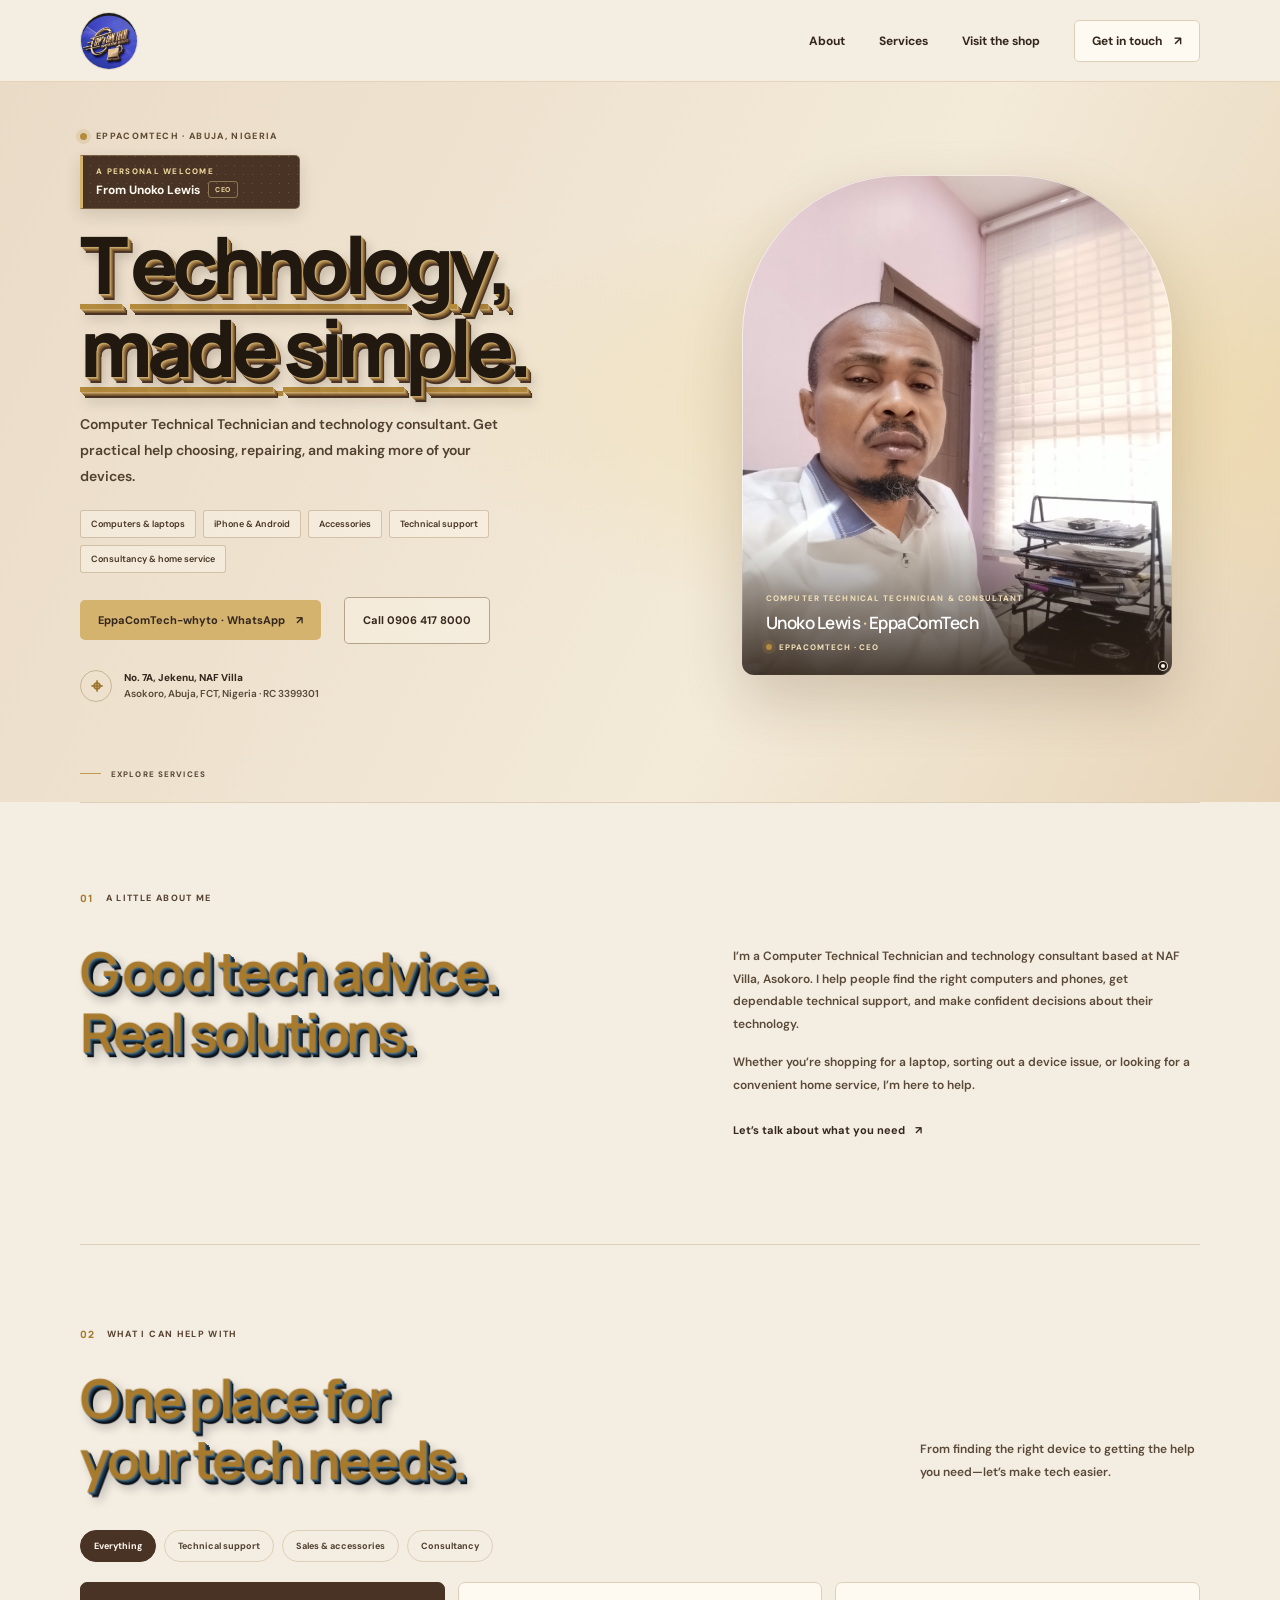
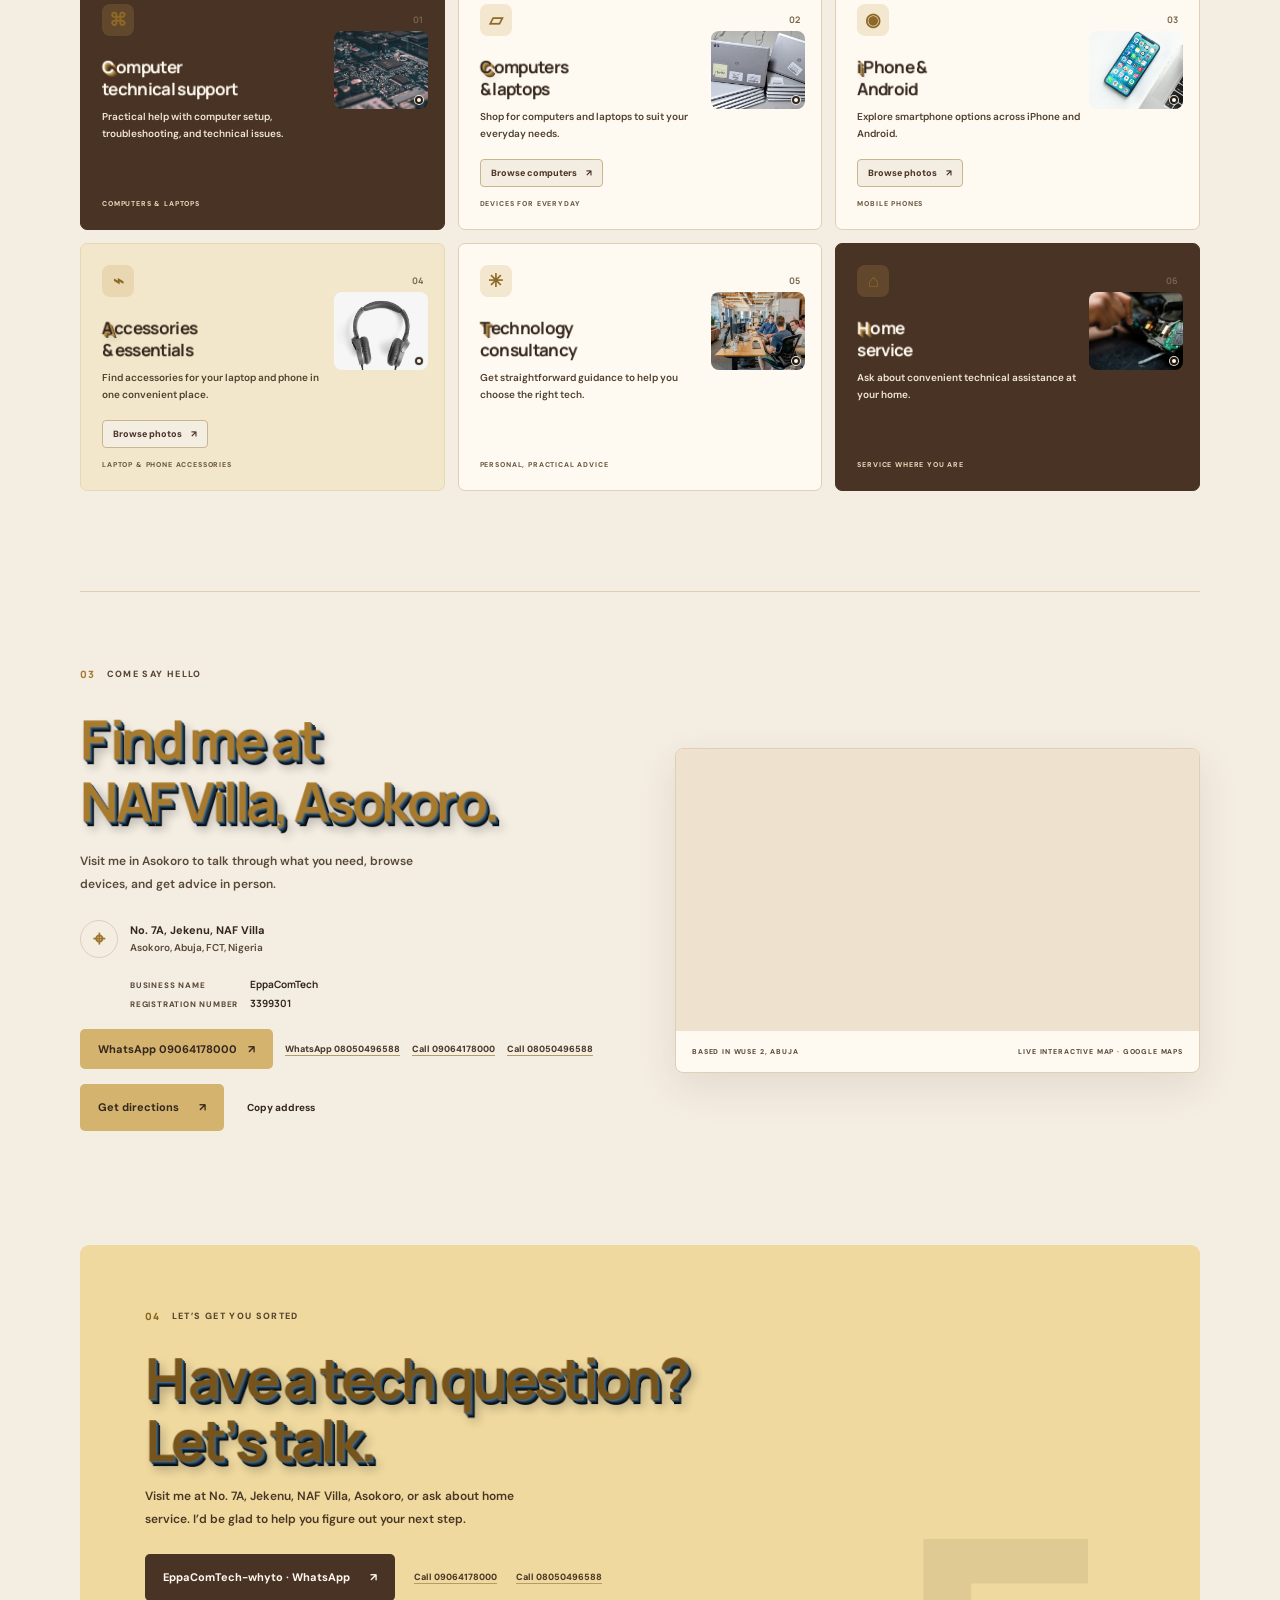
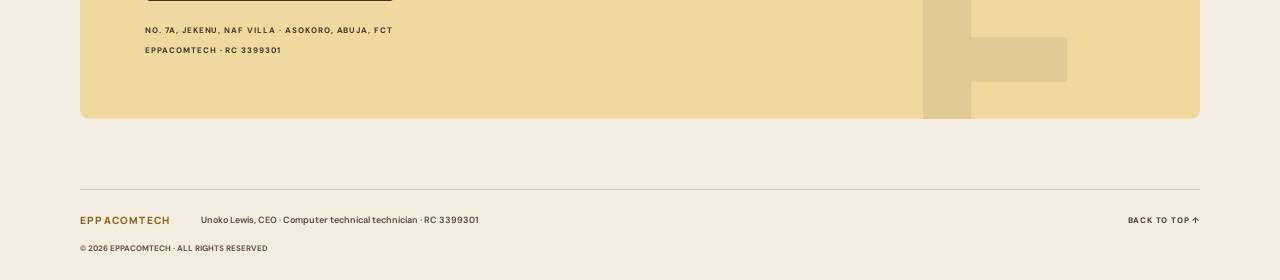
==== index.html @ f1a9d9c7 "first commit" ====
<!doctype html>
<html lang="en">
  <head>
    <meta charset="UTF-8" />
    <meta name="viewport" content="width=device-width, initial-scale=1.0" />
    <meta
      name="description"
      content="EppaComTech: Unoko Lewis, CEO and Computer Technical Technician offering computer and phone sales, accessories, consultancy, and home service in Asokoro, Abuja."
    />
    <meta name="theme-color" content="#101a17" />
    <title>EppaComTech | Unoko Lewis, CEO</title>
    <link rel="preconnect" href="https://fonts.googleapis.com" />
    <link rel="preconnect" href="https://fonts.gstatic.com" crossorigin />
    <link
      href="https://fonts.googleapis.com/css2?family=DM+Sans:wght@400;500;600;700&family=Manrope:wght@400;500;600;700;800&display=swap"
      rel="stylesheet"
    />
    <link rel="stylesheet" href="styles.css" />
    <script src="script.js" defer></script>
  </head>
  <body>
    <header class="site-header">
      <a class="brand" href="#home" aria-label="EppaComTech home">
        <img class="brand-logo" src="assets/eppacomtech-logo.jpg" alt="EppaComTech Computer Boot logo" />
      </a>

      <button
        class="menu-toggle"
        type="button"
        aria-label="Open navigation"
        aria-expanded="false"
        aria-controls="site-navigation"
      >
        <span></span><span></span>
      </button>

      <nav class="site-nav" id="site-navigation" aria-label="Main navigation">
        <a href="#about">About</a>
        <a href="#services">Services</a>
        <a href="#shop">Visit the shop</a>
        <a class="nav-cta" href="#contact">Get in touch <span aria-hidden="true">↗</span></a>
      </nav>
    </header>

    <main>
      <section class="hero" id="home">
        <div class="hero-copy">
          <p class="eyebrow"><span class="status-dot"></span> EPPACOMTECH · ABUJA, NIGERIA</p>
          <p class="hero-owner">
            <span class="hero-owner-label">A PERSONAL WELCOME</span>
            <strong>From Unoko Lewis <span>CEO</span></strong>
          </p>
          <h1>Technology,<br /><span>made simple.</span></h1>
          <p class="hero-intro">
            Computer Technical Technician and technology consultant. Get practical
            help choosing, repairing, and making more of your devices.
          </p>
          <ul class="hero-offerings" aria-label="EppaComTech services">
            <li>Computers &amp; laptops</li>
            <li>iPhone &amp; Android</li>
            <li>Accessories</li>
            <li>Technical support</li>
            <li>Consultancy &amp; home service</li>
          </ul>
          <div class="hero-actions">
            <a class="button button-whatsapp hero-contact-button" href="https://wa.me/2349064178000?text=EppaComTech-whyto" target="_blank" rel="noopener noreferrer">
              EppaComTech-whyto · WhatsApp <span aria-hidden="true">↗</span>
            </a>
            <a class="button hero-call-button" href="tel:+2349064178000">Call 0906 417 8000</a>
          </div>
          <div class="hero-note">
            <span class="note-icon" aria-hidden="true">⌖</span>
            <span><strong>No. 7A, Jekenu, NAF Villa</strong><br />Asokoro, Abuja, FCT, Nigeria · RC 3399301</span>
          </div>
        </div>

        <figure class="profile-portrait">
          <img
            class="portrait-photo"
            src="assets/unoko-lewis.jpg"
            alt="Unoko Lewis, CEO of EppaComTech and Computer Technical Technician"
            fetchpriority="high"
          />
          <span class="portrait-frame" aria-hidden="true"></span>
          <figcaption class="portrait-caption">
            <span>COMPUTER TECHNICAL TECHNICIAN &amp; CONSULTANT</span>
            <strong>Unoko Lewis <span>·</span> EppaComTech</strong>
            <span class="portrait-title"><span class="status-dot"></span> EPPACOMTECH · CEO</span>
          </figcaption>
        </figure>
        <a class="scroll-cue" href="#services"><span></span> EXPLORE SERVICES</a>
      </section>

      <section class="intro section-wrap" id="about">
        <div class="section-kicker"><span>01</span> A LITTLE ABOUT ME</div>
        <div class="intro-content">
          <h2>Good tech advice.<br /><span>Real solutions.</span></h2>
          <div class="intro-description">
            <p>
              I’m a Computer Technical Technician and technology consultant
              based at NAF Villa, Asokoro. I help people find the right
              computers and phones, get dependable technical support, and make
              confident decisions about their technology.
            </p>
            <p>
              Whether you’re shopping for a laptop, sorting out a device issue,
              or looking for a convenient home service, I’m here to help.
            </p>
            <a class="inline-link" href="#contact">Let’s talk about what you need <span aria-hidden="true">↗</span></a>
          </div>
        </div>
      </section>

      <section class="services section-wrap" id="services">
        <div class="services-heading">
          <div>
            <div class="section-kicker"><span>02</span> WHAT I CAN HELP WITH</div>
            <h2>One place for<br /><span>your tech needs.</span></h2>
          </div>
          <p>From finding the right device to getting the help you need—let’s make tech easier.</p>
        </div>

        <div class="service-filters" role="group" aria-label="Filter services">
          <button class="filter-button is-active" type="button" data-filter="all" aria-pressed="true">Everything</button>
          <button class="filter-button" type="button" data-filter="support" aria-pressed="false">Technical support</button>
          <button class="filter-button" type="button" data-filter="sales" aria-pressed="false">Sales &amp; accessories</button>
          <button class="filter-button" type="button" data-filter="advice" aria-pressed="false">Consultancy</button>
        </div>

        <div class="service-grid">
          <article class="service-card card-dark" data-category="support">
            <div class="card-top"><span class="service-icon" aria-hidden="true">⌘</span><span class="card-number">01</span></div>
            <img class="service-image" src="assets/service-motherboard.jpg" alt="Close-up photograph of a computer motherboard" loading="lazy" />
            <h3>Computer<br />technical support</h3>
            <p>Practical help with computer setup, troubleshooting, and technical issues.</p>
            <span class="card-label">COMPUTERS &amp; LAPTOPS</span>
          </article>
          <article class="service-card service-card-laptops card-light" data-category="sales">
            <div class="card-top"><span class="service-icon" aria-hidden="true">▱</span><span class="card-number">02</span></div>
            <h3>Computers<br />&amp; laptops</h3>
            <p>Shop for computers and laptops to suit your everyday needs.</p>
            <button class="catalog-open-button" type="button" data-album="laptops" aria-haspopup="dialog" aria-controls="computer-catalog">
              Browse computers <span aria-hidden="true">↗</span>
            </button>
            <img class="service-image laptop-card-photo" src="assets/laptops/laptop-stock-1.jpg" alt="Silver HP laptop stock at EppaComTech" loading="lazy" />
            <span class="card-label">DEVICES FOR EVERYDAY</span>
          </article>
          <article class="service-card card-light" data-category="sales">
            <div class="card-top"><span class="service-icon" aria-hidden="true">◉</span><span class="card-number">03</span></div>
            <img class="service-image" data-photo-album="phones" src="assets/service-phones.jpg" alt="iPhone and Android phone selection" loading="lazy" />
            <h3>iPhone &amp;<br />Android</h3>
            <p>Explore smartphone options across iPhone and Android.</p>
            <button class="catalog-open-button album-open-button" type="button" data-album="phones" aria-haspopup="dialog" aria-controls="computer-catalog">Browse photos <span aria-hidden="true">↗</span></button>
            <span class="card-label">MOBILE PHONES</span>
          </article>
          <article class="service-card card-accent" data-category="sales">
            <div class="card-top"><span class="service-icon" aria-hidden="true">⌁</span><span class="card-number">04</span></div>
            <img class="service-image" data-photo-album="accessories" src="assets/service-accessories.jpg" alt="Headphones and personal technology accessories" loading="lazy" />
            <h3>Accessories<br />&amp; essentials</h3>
            <p>Find accessories for your laptop and phone in one convenient place.</p>
            <button class="catalog-open-button album-open-button" type="button" data-album="accessories" aria-haspopup="dialog" aria-controls="computer-catalog">Browse photos <span aria-hidden="true">↗</span></button>
            <span class="card-label">LAPTOP &amp; PHONE ACCESSORIES</span>
          </article>
          <article class="service-card card-light" data-category="advice">
            <div class="card-top"><span class="service-icon" aria-hidden="true">✳</span><span class="card-number">05</span></div>
            <img class="service-image" src="assets/service-consultancy.jpg" alt="Technology consultant working through a problem with clients around a laptop" loading="lazy" />
            <h3>Technology<br />consultancy</h3>
            <p>Get straightforward guidance to help you choose the right tech.</p>
            <span class="card-label">PERSONAL, PRACTICAL ADVICE</span>
          </article>
          <article class="service-card card-dark" data-category="support">
            <div class="card-top"><span class="service-icon" aria-hidden="true">⌂</span><span class="card-number">06</span></div>
            <img class="service-image service-image-motion" src="assets/service-home-service.jpg" alt="Technician carefully repairing electronic hardware" loading="lazy" />
            <h3>Home<br />service</h3>
            <p>Ask about convenient technical assistance at your home.</p>
            <span class="card-label">SERVICE WHERE YOU ARE</span>
          </article>
        </div>
        <p class="filter-empty" hidden>No services in this category yet.</p>
      </section>

      <section class="visit section-wrap" id="shop">
        <div class="visit-copy">
          <div class="section-kicker"><span>03</span> COME SAY HELLO</div>
          <h2>Find me at<br /><span>NAF Villa, Asokoro.</span></h2>
          <p>Visit me in Asokoro to talk through what you need, browse devices, and get advice in person.</p>
          <div class="address-block">
            <span class="address-pin" aria-hidden="true">⌖</span>
            <div><strong>No. 7A, Jekenu, NAF Villa</strong><span>Asokoro, Abuja, FCT, Nigeria</span></div>
          </div>
          <div class="business-registration"><span>BUSINESS NAME</span><strong>EppaComTech</strong><span>REGISTRATION NUMBER</span><strong>3399301</strong></div>
          <div class="phone-contacts" aria-label="Call or WhatsApp">
            <a class="button button-whatsapp" href="https://wa.me/2349064178000?text=EppaComTech-whyto" target="_blank" rel="noopener noreferrer">
              WhatsApp 09064178000 <span aria-hidden="true">↗</span>
            </a>
            <a class="phone-link" href="https://wa.me/2348050496588?text=EppaComTech-whyto" target="_blank" rel="noopener noreferrer">WhatsApp 08050496588</a>
            <a class="phone-link" href="tel:+2349064178000">Call 09064178000</a>
            <a class="phone-link" href="tel:+2348050496588">Call 08050496588</a>
          </div>
          <div class="visit-actions">
            <a
              class="button button-primary"
              href="https://www.google.com/maps/search/?api=1&amp;query=No.+7A+Jekenu+NAF+Villa+Asokoro+Abuja+FCT+Nigeria"
              target="_blank"
              rel="noopener noreferrer"
            >Get directions <span aria-hidden="true">↗</span></a>
            <button class="copy-address" type="button">Copy address</button>
          </div>
          <span class="copy-feedback" role="status" aria-live="polite"></span>
        </div>
        <div class="visit-card">
          <div class="map-art">
            <iframe
              class="live-map"
              title="Interactive Google Map showing No. 7A, Jekenu, NAF Villa, Asokoro, Abuja"
              src="https://www.google.com/maps?q=No.%207A%2C%20Jekenu%2C%20NAF%20Villa%2C%20Asokoro%2C%20Abuja%2C%20FCT%2C%20Nigeria&z=16&output=embed"
              loading="lazy"
              referrerpolicy="strict-origin-when-cross-origin"
              allowfullscreen
            ></iframe>
          </div>
          <div class="visit-card-footer"><span>BASED IN WUSE 2, ABUJA</span><span>LIVE INTERACTIVE MAP · GOOGLE MAPS</span></div>
        </div>
      </section>

      <section class="contact section-wrap" id="contact">
        <div class="contact-inner">
          <div class="section-kicker"><span>04</span> LET’S GET YOU SORTED</div>
          <h2>Have a tech question?<br /><span>Let’s talk.</span></h2>
          <p>Visit me at No. 7A, Jekenu, NAF Villa, Asokoro, or ask about home service. I’d be glad to help you figure out your next step.</p>
          <div class="contact-actions">
            <a class="button button-dark" href="https://wa.me/2349064178000?text=EppaComTech-whyto" target="_blank" rel="noopener noreferrer">EppaComTech-whyto · WhatsApp <span aria-hidden="true">↗</span></a>
            <a class="contact-phone" href="tel:+2349064178000">Call 09064178000</a>
            <a class="contact-phone" href="tel:+2348050496588">Call 08050496588</a>
          </div>
          <span class="contact-address">NO. 7A, JEKENU, NAF VILLA · ASOKORO, ABUJA, FCT</span>
          <span class="contact-business">EPPACOMTECH · RC 3399301</span>
          <span class="contact-decoration" aria-hidden="true">E<span>.</span></span>
        </div>
      </section>
    </main>

    <footer class="site-footer">
      <a class="footer-brand" href="#home">EPPACOMTECH<span>.</span></a>
      <p>Unoko Lewis, CEO · Computer technical technician · RC 3399301</p>
      <a href="#home" class="back-to-top">BACK TO TOP ↑</a>
      <span class="copyright">© <span id="current-year"></span> EPPACOMTECH · ALL RIGHTS RESERVED</span>
    </footer>

    <dialog class="computer-catalog" id="computer-catalog" aria-labelledby="computer-catalog-title">
      <div class="computer-catalog-header">
        <div>
          <p class="section-kicker">EPPA COMTECH · PRODUCT GALLERIES</p>
          <h2 id="computer-catalog-title">Device photo collections</h2>
        </div>
        <button class="computer-catalog-close" type="button" aria-label="Close computer collection">×</button>
      </div>
      <div class="catalog-tabs" role="tablist" aria-label="Product photo collection">
        <button class="catalog-tab is-active" id="catalog-laptops-tab" type="button" role="tab" aria-selected="true" aria-controls="catalog-laptops">Laptops</button>
        <button class="catalog-tab" id="catalog-desktops-tab" type="button" role="tab" aria-selected="false" aria-controls="catalog-desktops">Desktop computers</button>
        <button class="catalog-tab" id="catalog-phones-tab" type="button" role="tab" aria-selected="false" aria-controls="catalog-phones">iPhone &amp; Android</button>
        <button class="catalog-tab" id="catalog-accessories-tab" type="button" role="tab" aria-selected="false" aria-controls="catalog-accessories">Accessories</button>
      </div>
      <div class="catalog-panel" id="catalog-laptops" role="tabpanel" aria-labelledby="catalog-laptops-tab">
        <div class="catalog-album-tools">
          <label class="catalog-upload-button">＋ Add laptop photos<input class="catalog-photo-input" data-album="laptops" type="file" accept="image/jpeg,image/png,image/webp" multiple /></label>
          <span class="catalog-photo-count" data-count-for="laptops" role="status">3 / 100 photos</span>
          <span class="catalog-album-status" data-status-for="laptops" role="status" aria-live="polite"></span>
        </div>
        <div class="catalog-product-grid">
          <article class="catalog-product">
            <img class="service-image catalog-photo" src="assets/laptops/laptop-stock-1.jpg" alt="HP laptop stock at EppaComTech" loading="lazy" />
            <h3>HP laptops</h3>
            <p>Browse the available HP laptop selection.</p>
          </article>
          <article class="catalog-product">
            <img class="service-image catalog-photo" src="assets/laptops/laptop-stock-2.jpg" alt="Open HP laptop available from EppaComTech" loading="lazy" />
            <h3>Everyday laptops</h3>
            <p>Options for work, study, and home use.</p>
          </article>
          <article class="catalog-product">
            <img class="service-image catalog-photo" src="assets/laptops/laptop-stock-3.jpg" alt="HP laptop with touchscreen and keyboard" loading="lazy" />
            <h3>Touchscreen laptops</h3>
            <p>Ask us about features and current availability.</p>
          </article>
        </div>
        <div class="catalog-product-grid uploaded-product-grid" data-grid-for="laptops"></div>
      </div>
      <div class="catalog-panel" id="catalog-desktops" role="tabpanel" aria-labelledby="catalog-desktops-tab" hidden>
        <p>Browse desktop setups and tower computers. Ask us about current models and availability.</p>
        <div class="catalog-album-tools">
          <label class="catalog-upload-button">＋ Add desktop photos<input class="catalog-photo-input" data-album="desktops" type="file" accept="image/jpeg,image/png,image/webp" multiple /></label>
          <span class="catalog-photo-count" data-count-for="desktops" role="status">2 / 100 photos</span>
          <span class="catalog-album-status" data-status-for="desktops" role="status" aria-live="polite"></span>
        </div>
        <div class="catalog-product-grid">
          <article class="catalog-product"><img class="service-image catalog-photo" src="assets/desktops/desktop-stock-1.jpg" alt="Desktop computer setup with monitor, keyboard, and speakers" loading="lazy" /><h3>Desktop computer setup</h3><p>Desktop monitor and workstation photo.</p></article>
          <article class="catalog-product"><img class="service-image catalog-photo" src="assets/desktops/desktop-stock-2.jpg" alt="Desktop tower computer hardware" loading="lazy" /><h3>Desktop tower</h3><p>Desktop tower computer hardware photo.</p></article>
          <article class="catalog-product"><img class="service-image catalog-photo" data-photo-key="desktop-all-in-one" src="assets/desktops/desktop-stock-1.jpg" alt="Sample desktop workstation photo for an all-in-one computer listing" loading="lazy" /><h3>All-in-one computer</h3><p>Ask about all-in-one models, specifications, and availability.</p></article>
        </div>
        <div class="catalog-product-grid uploaded-product-grid" data-grid-for="desktops"></div>
      </div>
      <div class="catalog-panel" id="catalog-phones" role="tabpanel" aria-labelledby="catalog-phones-tab" hidden>
        <div class="catalog-album-tools">
          <label class="catalog-upload-button">＋ Add phone photos<input class="catalog-photo-input" data-album="phones" type="file" accept="image/jpeg,image/png,image/webp" multiple /></label>
          <span class="catalog-photo-count" data-count-for="phones" role="status">1 / 100 photos</span>
          <span class="catalog-album-status" data-status-for="phones" role="status" aria-live="polite"></span>
        </div>
        <div class="catalog-product-grid">
          <article class="catalog-product"><img class="service-image catalog-photo" src="assets/service-phones.jpg" alt="iPhone and Android phone selection" loading="lazy" /><h3>iPhone &amp; Android</h3><p>Browse phone photos and ask about current availability.</p></article>
        </div>
        <div class="catalog-product-grid uploaded-product-grid" data-grid-for="phones"></div>
      </div>
      <div class="catalog-panel" id="catalog-accessories" role="tabpanel" aria-labelledby="catalog-accessories-tab" hidden>
        <div class="catalog-album-tools">
          <label class="catalog-upload-button">＋ Add accessory photos<input class="catalog-photo-input" data-album="accessories" type="file" accept="image/jpeg,image/png,image/webp" multiple /></label>
          <span class="catalog-photo-count" data-count-for="accessories" role="status">1 / 100 photos</span>
          <span class="catalog-album-status" data-status-for="accessories" role="status" aria-live="polite"></span>
        </div>
        <div class="catalog-product-grid">
          <article class="catalog-product"><img class="service-image catalog-photo" src="assets/service-accessories.jpg" alt="Headphones and personal technology accessories" loading="lazy" /><h3>Accessories</h3><p>Browse accessory photos and ask about current availability.</p></article>
        </div>
        <div class="catalog-product-grid uploaded-product-grid" data-grid-for="accessories"></div>
      </div>
      <a class="button button-primary catalog-contact" href="https://wa.me/2349064178000?text=EppaComTech-whyto" target="_blank" rel="noopener noreferrer">
        Ask about availability <span aria-hidden="true">↗</span>
      </a>
    </dialog>

    <dialog class="image-viewer" aria-label="Photo viewer">
      <div class="image-viewer-toolbar">
        <p class="image-viewer-caption"></p>
        <div class="image-viewer-controls">
          <button class="image-rotate-left" type="button" aria-label="Rotate counterclockwise">↶</button>
          <button class="image-rotate-right" type="button" aria-label="Rotate clockwise">↷</button>
          <button class="image-zoom-out" type="button" aria-label="Zoom out">−</button>
          <button class="image-zoom-in" type="button" aria-label="Zoom in">+</button>
          <button class="image-viewer-close" type="button" aria-label="Close photo">×</button>
        </div>
      </div>
      <div class="image-viewer-stage">
        <img class="image-viewer-photo" alt="" />
      </div>
      <p class="image-viewer-hint">Use + and − to zoom. Press Escape to close.</p>
    </dialog>
  </body>
</html>
---- styles.css ----
:root {
  color-scheme: light;
  --ink: #35271d;
  --muted: #5b4938;
  --paper: #f4ede2;
  --white: #fffaf1;
  --green: #efd99f;
  --green-dark: #c29a50;
  --line: #dfcfb7;
  --font-body: "DM Sans", sans-serif;
  --font-display: "Manrope", sans-serif;
}

* { box-sizing: border-box; }
html { scroll-behavior: smooth; scroll-padding-top: 88px; }
body { margin: 0; background: var(--paper); color: var(--ink); font-family: var(--font-body); font-weight: 600; -webkit-font-smoothing: antialiased; }
a { color: inherit; text-decoration: none; }
button { font: inherit; }
.section-wrap { width: min(1120px, calc(100% - 64px)); margin-inline: auto; }

.site-header { position: sticky; z-index: 10; top: 0; display: flex; align-items: center; justify-content: space-between; height: 82px; padding: 0 max(32px, calc((100vw - 1120px) / 2)); background: rgba(244, 237, 226, .96); border-bottom: 1px solid rgba(194, 154, 80, .3); backdrop-filter: blur(14px); }
.brand { display: flex; align-items: center; gap: 11px; min-width: 0; }
.brand-logo { display: block; width: 58px; height: 58px; flex: 0 0 auto; border: 1px solid rgba(73,51,36,.12); border-radius: 50%; object-fit: cover; }
.brand-mark { display: grid; width: 38px; height: 38px; place-content: center; border-radius: 12px; background: #493324; color: #fffaf1; font: 800 20px var(--font-display); letter-spacing: -2px; }
.brand-mark span, .footer-brand span { color: var(--green); }
.brand-name { color: #8b641f; font: 800 12px var(--font-display); letter-spacing: .12em; }
.brand-name small { display: block; margin-top: 4px; color: #5b4938; font: 700 8px var(--font-body); letter-spacing: .13em; }
.site-nav { display: flex; align-items: center; gap: 34px; font-size: 12px; font-weight: 700; }
.site-nav > a:not(.nav-cta) { transition: color .2s ease; }
.site-nav > a:not(.nav-cta):hover, .text-link:hover, .inline-link:hover { color: #926819; }
.nav-cta { padding: 12px 17px; border: 1px solid var(--line); border-radius: 5px; background: var(--white); }
.nav-cta span { padding-left: 9px; }
.menu-toggle { display: none; }

.hero { position: relative; display: grid; width: 100%; min-height: 650px; grid-template-columns: .94fr 1.06fr; align-items: center; gap: 48px; margin: 0; padding: 48px max(32px, calc((100vw - 1120px) / 2)) 74px; overflow: hidden; background: radial-gradient(ellipse at 82% 45%, rgba(239, 217, 159, .64), transparent 42%), linear-gradient(115deg, #eadbc7, #f3ead8 62%, #e7d4b8); color: var(--ink); }
.hero-copy { position: relative; z-index: 2; padding-bottom: 25px; }
.eyebrow, .section-kicker { color: #584431; font-size: 9px; font-weight: 800; letter-spacing: .15em; }
.eyebrow { display: flex; align-items: center; gap: 9px; margin: 0 0 25px; }
.hero .eyebrow { color: #604c35; }
.hero-owner { position: relative; display: flex; width: fit-content; min-width: 220px; flex-direction: column; gap: 5px; margin: -12px 0 18px; padding: 10px 15px 10px 13px; overflow: hidden; border: 1px solid rgba(239,217,159,.28); border-left: 3px solid #d4b36e; border-radius: 0 5px 5px 0; background-color: #493324; background-image: radial-gradient(rgba(239,217,159,.2) .8px, transparent .8px); background-position: right 6px top 5px; background-size: 9px 9px; color: #f4ede2; box-shadow: 0 6px 16px rgba(53,39,29,.14); }
.hero-owner-label { color: #efd99f; font-size: 8px; font-weight: 800; letter-spacing: .16em; }
.hero-owner strong { display: flex; align-items: center; gap: 8px; color: #fffaf1; font-size: 12px; font-weight: 700; }
.hero-owner strong span { padding: 3px 6px; border: 1px solid rgba(239,217,159,.4); border-radius: 3px; color: #efd99f; font-size: 7px; letter-spacing: .1em; }
.status-dot { width: 7px; height: 7px; border-radius: 50%; background: #b48a3d; box-shadow: 0 0 0 4px rgba(180, 138, 61, .16); }
h1, h2, h3, p { margin-top: 0; }
.heading-letter { display: inline-block; perspective: 700px; animation: letter-wave 10s ease-in-out infinite; animation-delay: var(--wave-delay, 0s); transform-origin: center bottom; will-change: transform; }
.heading-initial { margin-inline-end: .1em; text-shadow: 1px 1px 0 #c6a567, 2px 2px 0 #a68042, 3px 3px 0 #80602f, 4px 4px 0 #604626, 5px 6px 8px rgba(53,39,29,.24); }
.hero h1 .heading-letter { animation: none; text-shadow: 1px 1px 0 #c8a86d, 2px 2px 0 #b18b50, 3px 3px 0 #8e6a39, 4px 4px 0 #72532e, 5px 6px 0 #493324, 7px 9px 12px rgba(53,39,29,.25); }
.hero h1 { transition: opacity .25s ease; }
.hero h1.is-hidden { visibility: hidden; opacity: 0; transition: opacity .25s ease, visibility 0s linear .25s; }
.hero h1.hero-title-animated .heading-letter { animation-name: hero-letter-pop, hero-letter-float; animation-duration: .65s, 1.8s; animation-timing-function: cubic-bezier(.2,.8,.25,1.25), ease-in-out; animation-delay: var(--hero-letter-delay, 0s), calc(var(--hero-letter-delay, 0s) + .65s); animation-iteration-count: 1, infinite; animation-direction: normal, alternate; animation-fill-mode: both, both; }
@keyframes hero-letter-pop {
  0% { opacity: 0; transform: translate3d(0, 18px, 0) scale(.72); }
  72% { opacity: 1; transform: translate3d(0, -5px, 0) scale(1.08); }
  100% { opacity: 1; transform: translate3d(0, 0, 0) scale(1); }
}
@keyframes hero-letter-float {
  from { transform: translate3d(0, 0, 0); }
  to { transform: translate3d(0, -4px, 0); }
}
.intro h2 .heading-letter, .services h2 .heading-letter, .visit h2 .heading-letter, .contact h2 .heading-letter { text-shadow: 1px 1px 0 #416b8a, 2px 2px 0 #28465e, 3px 3px 0 #172b3b, 4px 5px 0 #090f17, 6px 8px 10px rgba(9,15,23,.3); }
@keyframes letter-wave {
  0%, 76%, 100% { transform: translate3d(0, 0, 0) scale(1); }
  84% { transform: translate3d(0, -4px, 9px) scale(1.045); }
  91% { transform: translate3d(0, 0, 0) scale(1); }
  96% { transform: translate3d(0, -2px, 5px) scale(1.02); }
}
.hero h1, .intro h2, .services h2, .visit h2, .contact h2 { font-family: var(--font-display); letter-spacing: -.065em; }
.hero h1 { margin-bottom: 20px; color: #211810; font-size: clamp(58px, 6.2vw, 82px); font-weight: 800; line-height: 1.04; letter-spacing: -.075em; }
.hero h1 span { color: #211810; text-decoration: underline; text-decoration-color: #b48a3d; text-decoration-thickness: .065em; text-underline-offset: .12em; }
.intro h2 span, .services h2 span, .visit h2 span, .contact h2 span { color: #a77a2d; }
.hero-intro { max-width: 420px; margin-bottom: 20px; color: #51402f; font-size: 14px; font-weight: 600; line-height: 1.85; }
.hero-offerings { display: flex; max-width: 460px; flex-wrap: wrap; gap: 7px; margin: 0 0 24px; padding: 0; list-style: none; }
.hero-offerings li { padding: 7px 10px; border: 1px solid rgba(133, 100, 48, .3); border-radius: 3px; background: rgba(255,250,241,.38); color: #443222; font-size: 9px; font-weight: 600; }
.hero-actions, .visit-actions { display: flex; align-items: center; gap: 23px; }
.button { display: inline-flex; min-height: 47px; align-items: center; justify-content: center; gap: 20px; padding: 0 18px; border: 0; border-radius: 5px; font-size: 11px; font-weight: 700; transition: transform .2s ease, background .2s ease; }
.button:hover { transform: translateY(-2px); }
.button-primary { background: #d4b36e; color: var(--ink); }
.button-primary:hover { background: #c49a48; }
.hero-contact-button { min-height: 47px; background: #d4b36e; color: #35271d; }
.hero-contact-button:hover { background: #c49a48; }
.hero-call-button { min-height: 47px; border: 1px solid rgba(100, 74, 36, .44); background: rgba(255,250,241,.3); color: #35271d; }
.hero-call-button:hover { background: rgba(255,255,255,.5); }
.text-link, .inline-link { font-size: 11px; font-weight: 700; transition: color .2s ease; }
.text-link span, .inline-link span { padding-left: 7px; }
.hero-note { display: flex; align-items: center; gap: 12px; margin-top: 26px; color: #594838; font-size: 10px; font-weight: 600; line-height: 1.65; }
.hero-note strong { color: #35271d; font-weight: 800; }
.note-icon { display: grid; width: 32px; height: 32px; flex: 0 0 auto; place-content: center; border: 1px solid rgba(133, 100, 48, .35); border-radius: 50%; color: #9c742c; font-size: 20px; }
.scroll-cue { position: absolute; bottom: 23px; left: max(32px, calc((100vw - 1120px) / 2)); display: flex; align-items: center; gap: 10px; color: #594838; font-size: 8px; font-weight: 800; letter-spacing: .14em; }
.scroll-cue span { width: 21px; height: 1px; background: var(--green-dark); }

.profile-portrait { position: relative; width: min(100%, 430px); height: 500px; justify-self: end; margin: 0 28px 8px 0; border-radius: 160px 160px 12px 12px; background: #e9d8bd; box-shadow: 0 24px 60px rgba(74, 51, 25, .2); }
.profile-portrait::before { position: absolute; z-index: -1; top: 24px; right: -24px; bottom: -24px; left: 24px; border: 1px solid #c8a86d; border-radius: inherit; content: ""; }
.profile-portrait > .editable-photo { position: absolute; inset: 0; display: block; border-radius: inherit; }
.profile-portrait .portrait-photo { display: block; width: 100%; height: 100%; border-radius: inherit; object-fit: cover; object-position: center 34%; }
.portrait-photo, .service-image { cursor: zoom-in; }
.portrait-photo:focus-visible, .service-image:focus-visible { outline: 3px solid #c49a48; outline-offset: 3px; }
.portrait-frame { position: absolute; inset: 0; border: 1px solid rgba(255,250,241,.7); border-radius: inherit; pointer-events: none; }
.portrait-caption { position: absolute; right: 0; bottom: 0; left: 0; display: flex; flex-direction: column; gap: 8px; padding: 64px 24px 23px; border-radius: 0 0 12px 12px; background: linear-gradient(transparent, rgba(45,33,23,.88)); color: white; }
.portrait-caption > span { color: #f1dfb8; font-size: 8px; font-weight: 800; letter-spacing: .14em; }
.portrait-caption strong { font: 600 17px var(--font-display); letter-spacing: -.03em; }
.portrait-caption strong span { color: var(--green); }
.portrait-caption .portrait-title { display: flex; align-items: center; gap: 7px; color: #f1dfb8; font-size: 8px; font-weight: 800; letter-spacing: .12em; }
.portrait-title .status-dot { width: 6px; height: 6px; flex: 0 0 auto; }
.editable-photo-controls { position: absolute; z-index: 3; right: 4px; bottom: 4px; display: flex; align-items: flex-end; flex-direction: column; gap: 3px; }
.photo-change-button, .photo-restore-button { display: inline-grid; width: 10px; height: 10px; place-content: center; padding: 0; border: 1px solid rgba(255,250,241,.88); border-radius: 50%; background: rgba(33,24,16,.88); color: #fffaf1; cursor: pointer; font: 700 6px/1 var(--font-body); }
.photo-change-button { font-size: 0; animation: photo-edit-pulse 2.2s ease-in-out infinite; }
.photo-change-button::before { width: 4px; height: 4px; border-radius: 50%; background: #fffaf1; content: ""; }
.photo-restore-button[hidden] { display: none; }
.photo-change-button:hover, .photo-restore-button:hover { background: #8b641f; }
.photo-change-button:hover { animation-play-state: paused; }
.photo-change-button:focus-within, .photo-restore-button:focus-visible { outline: 3px solid #efd99f; outline-offset: 2px; }
.photo-file-input { position: absolute; width: 1px; height: 1px; overflow: hidden; clip: rect(0, 0, 0, 0); white-space: nowrap; clip-path: inset(50%); }
.photo-upload-status { position: absolute; z-index: 2; top: 4px; left: 4px; max-width: calc(100% - 8px); padding: 3px 5px; border-radius: 3px; background: rgba(33,24,16,.9); color: #fffaf1; font-size: 8px; font-weight: 700; line-height: 1.4; }
.photo-upload-status:empty { display: none; }
@keyframes photo-edit-pulse {
  0%, 100% { transform: scale(1); box-shadow: 0 0 0 0 rgba(239,217,159,0); }
  50% { transform: scale(1.22); box-shadow: 0 0 0 3px rgba(239,217,159,.38); }
}

.intro { padding-top: 88px; padding-bottom: 105px; border-top: 1px solid var(--line); }
.section-kicker { display: flex; align-items: center; gap: 11px; }
.section-kicker > span { color: #a77a2d; font: 800 10px var(--font-display); }
.intro-content { display: grid; grid-template-columns: 1fr .8fr; gap: 70px; margin-top: 35px; }
.intro h2, .services h2, .visit h2 { margin: 0; font-size: clamp(38px, 4.3vw, 54px); line-height: 1.14; }
.intro-description { padding-top: 5px; }
.intro-description p, .services-heading > p, .visit-copy > p, .contact-inner > p { color: var(--muted); font-size: 12px; font-weight: 600; line-height: 1.9; }
.intro-description p { margin-bottom: 15px; }
.inline-link { display: inline-block; margin-top: 11px; }

.services { padding-top: 82px; padding-bottom: 100px; border-top: 1px solid var(--line); }
.services-heading { display: flex; align-items: end; justify-content: space-between; gap: 30px; }
.services-heading h2 { margin-top: 26px; }
.services-heading > p { max-width: 280px; margin-bottom: 6px; }
.service-filters { display: flex; flex-wrap: wrap; gap: 8px; margin: 40px 0 20px; }
.filter-button { padding: 9px 13px; border: 1px solid #dfcfb7; border-radius: 30px; background: transparent; color: #51402f; cursor: pointer; font-size: 9px; font-weight: 700; transition: background .2s ease, color .2s ease, border .2s ease; }
.filter-button:hover { border-color: #c49a48; }
.filter-button.is-active { border-color: #493324; background: #493324; color: #fffaf1; }
.service-grid { display: grid; grid-template-columns: repeat(3, 1fr); gap: 13px; }
.service-card { position: relative; display: flex; min-height: 242px; flex-direction: column; padding: 21px; border: 1px solid var(--line); border-radius: 7px; transition: transform .2s ease, box-shadow .2s ease; }
.service-card:hover { transform: translateY(-3px); box-shadow: 0 12px 27px rgba(74, 51, 25, .12); }
.service-card[hidden] { display: none; }
.card-light { background: #fffaf1; }.card-dark { border-color: #493324; background: #493324; color: #fffaf1; }.card-accent { border-color: #e8d7b4; background: #f3e7cb; }
.card-top { display: flex; align-items: center; justify-content: space-between; }
.service-card > .editable-photo { position: absolute; top: 48px; right: 16px; width: 94px; height: 78px; }
.service-card > .editable-photo > .service-image { display: block; width: 100%; height: 100%; border-radius: 8px; object-fit: cover; }
.service-image.is-sliding { opacity: .25; }
.service-image-motion { animation: home-service-motion 12s ease-in-out infinite alternate; transform-origin: center; }
@keyframes home-service-motion {
  from { transform: scale(1) translateX(0); }
  to { transform: scale(1.13) translateX(-3px); }
}
.service-icon { display: grid; width: 32px; height: 32px; place-content: center; border-radius: 8px; background: rgba(194, 154, 80, .2); color: #8e6826; font-size: 18px; }
.card-number { color: #78654e; font: 700 9px var(--font-display); }
.service-card h3 { max-width: 100%; margin: 20px 99px 8px 0; font: 700 17px/1.3 var(--font-display); letter-spacing: -.04em; }
.service-card p { max-width: 100%; margin: 0 96px 17px 0; color: #51402f; font-size: 10px; font-weight: 600; line-height: 1.7; }
.service-card-laptops h3, .service-card-laptops p { margin-right: 108px; }
.catalog-open-button { align-self: flex-start; margin: 0 0 12px; padding: 7px 10px; border: 1px solid #c9b58e; border-radius: 4px; background: #f4ede2; color: #493324; cursor: pointer; font-size: 9px; font-weight: 800; }
.catalog-open-button:hover { border-color: #8b641f; background: #efd99f; }
.catalog-open-button span { padding-left: 7px; }
.service-gallery { display: grid; grid-template-columns: minmax(0, 1fr); gap: 7px; margin: auto 0 16px; }
.service-gallery > .editable-photo { position: relative; display: block; width: 100%; height: 72px; }
.service-gallery .service-image { display: block; width: 100%; height: 100%; border: 1px solid rgba(115, 86, 45, .16); border-radius: 6px; object-fit: cover; }
.service-image[data-photo-album] { transition: opacity .35s ease; }
.card-dark p { color: #f1e7d5; }
.card-label { margin-top: auto; color: #6b5740; font-size: 7px; font-weight: 800; letter-spacing: .12em; }
.card-dark .card-label { color: #e8d6b7; }
.filter-empty { color: var(--muted); font-size: 12px; }

.visit { display: grid; grid-template-columns: 1fr 1fr; align-items: center; gap: 70px; padding-top: 75px; padding-bottom: 91px; border-top: 1px solid var(--line); }
.visit-copy h2 { margin-top: 27px; }
.visit-copy > p { max-width: 380px; margin: 19px 0 24px; }
.address-block { display: flex; align-items: center; gap: 12px; margin-bottom: 24px; }
.address-pin { display: grid; width: 38px; height: 38px; place-content: center; border: 1px solid var(--line); border-radius: 50%; color: #9c742c; font-size: 21px; }
.address-block strong, .address-block div > span { display: block; }
.address-block strong { margin-bottom: 4px; font-size: 11px; }
.address-block div > span { color: var(--muted); font-size: 10px; }
.business-registration { display: grid; grid-template-columns: auto 1fr; align-items: baseline; gap: 5px 12px; margin: -5px 0 19px 50px; }
.business-registration span { color: #5b4938; font-size: 8px; font-weight: 800; letter-spacing: .1em; }
.business-registration strong { font: 700 10px var(--font-display); }
.phone-contacts { display: flex; align-items: center; flex-wrap: wrap; gap: 12px; margin: 0 0 15px; }
.button-whatsapp { min-height: 40px; gap: 11px; background: #d4b36e; color: #35271d; }
.button-whatsapp:hover { background: #c49a48; }
.phone-link, .contact-phone { color: #493726; font-size: 9px; font-weight: 800; text-decoration: underline; text-decoration-color: #b69a67; text-underline-offset: 3px; }
.phone-link:hover, .contact-phone:hover { color: #8a641f; }
.copy-address { padding: 8px 0; border: 0; background: none; color: var(--ink); cursor: pointer; font-size: 10px; font-weight: 700; }
.copy-address:hover { color: #8a641f; }
.copy-feedback { display: block; min-height: 17px; margin-top: 6px; color: #75551f; font-size: 10px; font-weight: 700; }
.visit-card { overflow: hidden; border: 1px solid var(--line); border-radius: 8px; background: #fffaf1; box-shadow: 0 14px 40px rgba(74, 51, 25, .1); }
.map-art { position: relative; height: 282px; overflow: hidden; background: #eee2ce; }
.live-map { display: block; width: 100%; height: 100%; border: 0; }
.visit-card-footer { display: flex; justify-content: space-between; padding: 16px; color: #5b4938; font-size: 7px; font-weight: 800; letter-spacing: .12em; }
.visit-card-footer b { padding-left: 5px; color: #9c742c; }

.contact { padding-bottom: 70px; }
.contact-inner { position: relative; overflow: hidden; padding: 64px 65px; border-radius: 9px; background: var(--green); }
.contact-inner .section-kicker { color: #56432f; }
.contact-inner .section-kicker > span { color: #8a641f; }
.contact h2 { position: relative; z-index: 1; margin: 23px 0 14px; font-size: clamp(39px, 4.7vw, 57px); line-height: 1.1; }
.contact h2 span { color: #76541b; }
.contact-inner > p { position: relative; z-index: 1; max-width: 400px; margin-bottom: 23px; color: #493726; }
.button-dark { position: relative; z-index: 1; background: #493324; color: #fffaf1; }
.button-dark:hover { background: #62472d; }
.contact-actions { position: relative; z-index: 1; display: flex; align-items: center; flex-wrap: wrap; gap: 12px 19px; }
.contact-phone { color: #493726; }
.contact-address { display: block; position: relative; z-index: 1; margin-top: 24px; color: #493726; font-size: 8px; font-weight: 800; letter-spacing: .12em; }
.contact-business { display: block; position: relative; z-index: 1; margin-top: 10px; color: #493726; font-size: 8px; font-weight: 800; letter-spacing: .12em; }
.contact-decoration { position: absolute; right: 73px; bottom: -96px; color: rgba(74, 51, 25, .09); font: 800 350px/.9 var(--font-display); letter-spacing: -.13em; }
.contact-decoration span { color: rgba(255, 250, 241, .48); }

.site-footer { display: grid; grid-template-columns: auto 1fr auto; align-items: center; gap: 16px 27px; width: min(1120px, calc(100% - 64px)); margin: 0 auto; padding: 23px 0 27px; border-top: 1px solid var(--line); }
.footer-brand { color: #8b641f; font: 800 10px var(--font-display); letter-spacing: .12em; }
.site-footer p { margin: 0; color: var(--muted); font-size: 9px; font-weight: 600; }
.back-to-top { color: #51402f; font-size: 8px; font-weight: 800; letter-spacing: .1em; }
.copyright { grid-column: 1 / -1; color: #65533e; font-size: 8px; font-weight: 700; }

.image-viewer { width: min(94vw, 1100px); max-width: none; max-height: 92vh; padding: 14px; overflow: hidden; border: 1px solid #c9b58e; border-radius: 10px; background: #f4ede2; color: #35271d; box-shadow: 0 24px 80px rgba(0,0,0,.4); }
.image-viewer::backdrop { background: rgba(26, 19, 13, .78); backdrop-filter: blur(4px); }
.image-viewer-toolbar { display: flex; min-height: 42px; align-items: center; justify-content: space-between; gap: 12px; }
.image-viewer-caption { margin: 0; font-size: 12px; font-weight: 700; }
.image-viewer-controls { display: flex; gap: 7px; }
.image-viewer-controls button { display: grid; width: 36px; height: 36px; place-content: center; border: 1px solid #d5c5a5; border-radius: 5px; background: #fffaf1; color: #35271d; cursor: pointer; font-size: 21px; font-weight: 700; }
.image-viewer-controls button:hover { background: #efd99f; }
.image-viewer-controls button:focus-visible { outline: 3px solid #a77a2d; outline-offset: 2px; }
.image-viewer-stage { display: grid; max-height: 76vh; place-items: center; overflow: auto; overscroll-behavior: contain; border-radius: 5px; background: #2b2119; }
.image-viewer-photo { display: block; max-width: none; max-height: none; object-fit: contain; transform-origin: center; }
.image-viewer-hint { margin: 10px 0 0; color: #5b4938; font-size: 10px; font-weight: 600; text-align: center; }

.computer-catalog { width: min(94vw, 920px); max-width: none; max-height: 92vh; padding: 24px; overflow: auto; border: 1px solid #c9b58e; border-radius: 10px; background: #f4ede2; color: #35271d; box-shadow: 0 24px 80px rgba(0,0,0,.4); }
.computer-catalog::backdrop { background: rgba(26, 19, 13, .78); backdrop-filter: blur(4px); }
.computer-catalog-header { display: flex; align-items: flex-start; justify-content: space-between; gap: 16px; }
.computer-catalog-header .section-kicker { margin-bottom: 10px; }
.computer-catalog-header h2 { margin: 0; font: 800 clamp(22px, 4vw, 34px)/1.1 var(--font-display); letter-spacing: -.05em; }
.computer-catalog-close { display: grid; width: 38px; height: 38px; flex: 0 0 auto; place-content: center; border: 1px solid #d5c5a5; border-radius: 5px; background: #fffaf1; color: #35271d; cursor: pointer; font-size: 25px; }
.catalog-tabs { display: flex; gap: 8px; margin: 22px 0 16px; border-bottom: 1px solid #dfcfb7; }
.catalog-tab { padding: 10px 13px; border: 0; border-bottom: 2px solid transparent; background: transparent; color: #5b4938; cursor: pointer; font-size: 11px; font-weight: 700; }
.catalog-tab.is-active { border-bottom-color: #a77a2d; color: #35271d; }
.catalog-panel[hidden] { display: none; }
.catalog-product-grid { display: grid; grid-template-columns: repeat(3, minmax(0, 1fr)); gap: 12px; }
.catalog-album-tools { display: flex; align-items: center; flex-wrap: wrap; gap: 10px; margin-bottom: 12px; }
.catalog-upload-button { position: relative; display: inline-flex; min-height: 34px; align-items: center; padding: 0 12px; border: 1px solid #c9b58e; border-radius: 4px; background: #fffaf1; color: #493324; cursor: pointer; font-size: 10px; font-weight: 800; }
.catalog-upload-button:hover { background: #efd99f; }
.catalog-photo-input { position: absolute; width: 1px; height: 1px; overflow: hidden; clip: rect(0, 0, 0, 0); clip-path: inset(50%); }
.catalog-photo-count { color: #5b4938; font-size: 9px; font-weight: 700; }
.catalog-album-status { color: #493324; font-size: 9px; font-weight: 700; }
.catalog-uploaded-photo { display: block; width: 100%; height: 190px; border-radius: 4px; background: #eee3d1; object-fit: cover; }
.uploaded-product-grid[hidden] { display: none; }
.catalog-product { position: relative; display: flex; min-width: 0; flex-direction: column; padding: 10px; border: 1px solid #dfcfb7; border-radius: 7px; background: #fffaf1; }
.catalog-product > .editable-photo { position: relative; display: block; width: 100%; height: 190px; overflow: hidden; border-radius: 4px; background: #eee3d1; }
.catalog-product .catalog-photo { display: block; width: 100%; height: 100%; object-fit: cover; }
.catalog-product .photo-upload-status { top: 4px; }
.catalog-product h3 { margin: 12px 0 5px; font: 700 14px/1.3 var(--font-display); }
.catalog-product p { margin: 0; color: #5b4938; font-size: 10px; line-height: 1.6; }
.catalog-item-price { margin-top: 6px !important; color: #493324 !important; font-size: 11px !important; }
.catalog-item-editor { display: grid; gap: 8px; margin-top: 12px; padding: 10px; border: 1px solid #d5c5a5; border-radius: 5px; background: #f7f0e5; }
.catalog-item-editor-title { color: #493324; font: 700 11px/1.3 var(--font-display); }
.catalog-item-editor label { display: grid; gap: 4px; color: #5b4938; font-size: 9px; font-weight: 700; }
.catalog-item-editor textarea, .catalog-item-editor input { width: 100%; min-width: 0; padding: 7px; border: 1px solid #d5c5a5; border-radius: 3px; background: #fffaf1; color: #35271d; font: 10px/1.5 var(--font-body); }
.catalog-item-editor textarea { resize: vertical; }
.catalog-item-save { justify-self: start; padding: 7px 10px; border: 0; border-radius: 3px; background: #493324; color: #fffaf1; cursor: pointer; font-size: 9px; font-weight: 700; }
.catalog-item-save:hover { background: #8b641f; }
.catalog-item-status { color: #493324; font-size: 9px; line-height: 1.4; }
.catalog-contact { margin-top: 18px; }

@media (min-width: 1400px) { .hero { min-height: 680px; } }
@media (max-width: 800px) {
  .section-wrap, .site-footer { width: min(100% - 44px, 600px); }
  .site-header { height: 72px; padding-inline: 22px; }
  .menu-toggle { display: flex; width: 40px; height: 40px; align-items: center; justify-content: center; flex-direction: column; gap: 5px; border: 1px solid var(--line); border-radius: 5px; background: #fff; cursor: pointer; }
  .menu-toggle span { width: 16px; height: 1.5px; background: var(--ink); transition: transform .2s ease; }
  .menu-toggle[aria-expanded="true"] span:first-child { transform: translateY(3.25px) rotate(45deg); }
  .menu-toggle[aria-expanded="true"] span:last-child { transform: translateY(-3.25px) rotate(-45deg); }
  .site-nav { position: absolute; top: 71px; right: 0; left: 0; display: none; align-items: stretch; flex-direction: column; gap: 0; padding: 8px 22px 20px; border-bottom: 1px solid var(--line); background: var(--paper); }
  .site-nav.is-open { display: flex; }
  .site-nav > a:not(.nav-cta) { padding: 13px 0; border-bottom: 1px solid var(--line); }
  .nav-cta { margin-top: 13px; text-align: center; }
  .hero { min-height: auto; grid-template-columns: 1fr; gap: 32px; padding: 58px 22px 75px; }
  .hero-copy { padding-bottom: 0; }
  .hero h1 { font-size: clamp(55px, 12vw, 78px); }
  .profile-portrait { width: min(82%, 390px); height: 445px; justify-self: center; margin: 0 15px 34px 0; }
  .scroll-cue { bottom: 25px; left: 22px; }
  .intro { padding-top: 68px; padding-bottom: 75px; }
  .intro-content { grid-template-columns: 1fr; gap: 20px; margin-top: 26px; }
  .services { padding-top: 67px; padding-bottom: 75px; }
  .services-heading { align-items: start; flex-direction: column; gap: 14px; }
  .services-heading > p { max-width: 380px; margin-bottom: 0; }
  .service-filters { margin-top: 28px; }
  .service-grid { grid-template-columns: repeat(2, 1fr); }
  .service-card h3 { margin-right: 76px; font-size: 16px; }
  .service-card p { margin-right: 70px; }
  .service-card > .editable-photo { right: 13px; width: 72px; height: 64px; }
  .service-gallery { gap: 5px; }
  .service-gallery > .editable-photo { height: 62px; }
  .visit { grid-template-columns: 1fr; gap: 36px; padding-top: 65px; padding-bottom: 70px; }
  .visit-card { max-width: 500px; }
  .contact-inner { padding: 48px 35px; }
  .contact-decoration { right: 22px; }
  .site-footer { grid-template-columns: 1fr auto; }
  .site-footer p { grid-column: 1 / -1; grid-row: 2; }
  .back-to-top { grid-column: 2; grid-row: 1; }
}
@media (max-width: 480px) {
  .section-wrap, .site-footer { width: calc(100% - 36px); }
  .site-header { padding-inline: 18px; }
  .brand-logo { width: 48px; height: 48px; }
  .brand-name { font-size: 10px; }
  .hero { gap: 26px; padding: 48px 18px 68px; }
  .hero h1 { font-size: 54px; }
  .hero-intro { font-size: 13px; }
  .hero-actions { align-items: flex-start; flex-direction: column; gap: 16px; }
  .hero-note { margin-top: 30px; }
  .hero-offerings { gap: 6px; }
  .hero-offerings li { font-size: 8px; }
  .hero-contact-button, .hero-call-button { min-width: 210px; justify-content: space-between; }
  .profile-portrait { width: 84%; height: 390px; margin: 0 12px 37px 0; }
  .portrait-badge { top: 20px; left: -15px; padding: 11px 12px; font-size: 7px; }
  .portrait-caption { padding: 54px 18px 19px; }
  .scroll-cue { bottom: 14px; left: 18px; }
  .intro h2, .services h2, .visit h2 { font-size: 42px; }
  .service-grid { grid-template-columns: 1fr; }
  .service-card { min-height: 224px; }
  .service-card h3 { margin-right: 90px; font-size: 17px; }
  .service-card p { margin-right: 88px; }
  .service-card > .editable-photo { right: 16px; width: 82px; height: 68px; }
  .service-card-laptops h3, .service-card-laptops p { margin-right: 0; }
  .service-gallery { gap: 6px; }
  .service-gallery > .editable-photo { height: 76px; }
  .filter-button { padding: 8px 10px; font-size: 8px; }
  .visit-actions { flex-wrap: wrap; gap: 14px; }
  .map-art { height: 235px; }
  .contact { padding-bottom: 46px; }
  .contact-inner { padding: 42px 25px; }
  .contact h2 { font-size: 41px; }
  .contact-decoration { right: -9px; bottom: -61px; font-size: 260px; }
  .image-viewer { width: 96vw; padding: 9px; }
  .image-viewer-stage { max-height: 78vh; }
  .computer-catalog { width: 96vw; max-height: 94vh; padding: 14px; }
  .catalog-product-grid { grid-template-columns: 1fr; }
  .catalog-product { display: grid; grid-template-columns: 110px 1fr; grid-template-rows: auto auto; column-gap: 12px; align-items: start; }
  .catalog-product > .editable-photo { height: 96px; grid-row: 1 / 3; }
  .catalog-product h3 { align-self: end; }
  .catalog-product p { align-self: start; }
  .catalog-item-editor, .catalog-item-price { grid-column: 1 / -1; }
  .catalog-tabs { gap: 2px; }
  .catalog-tab { padding: 10px 8px; font-size: 10px; }
}
@media (max-width: 700px) {
  .computer-catalog { width: 96vw; max-height: 94vh; padding: 14px; }
  .catalog-product-grid { grid-template-columns: 1fr; }
  .catalog-product { display: grid; grid-template-columns: 110px 1fr; grid-template-rows: auto auto; column-gap: 12px; align-items: start; }
  .catalog-product > .editable-photo { height: 96px; grid-row: 1 / 3; }
  .catalog-product h3 { align-self: end; }
  .catalog-product p { align-self: start; }
  .catalog-item-editor, .catalog-item-price { grid-column: 1 / -1; }
}
@media (prefers-reduced-motion: reduce) {
  *, *::before, *::after { scroll-behavior: auto !important; transition-duration: .01ms !important; animation-duration: .01ms !important; animation-iteration-count: 1 !important; }
}
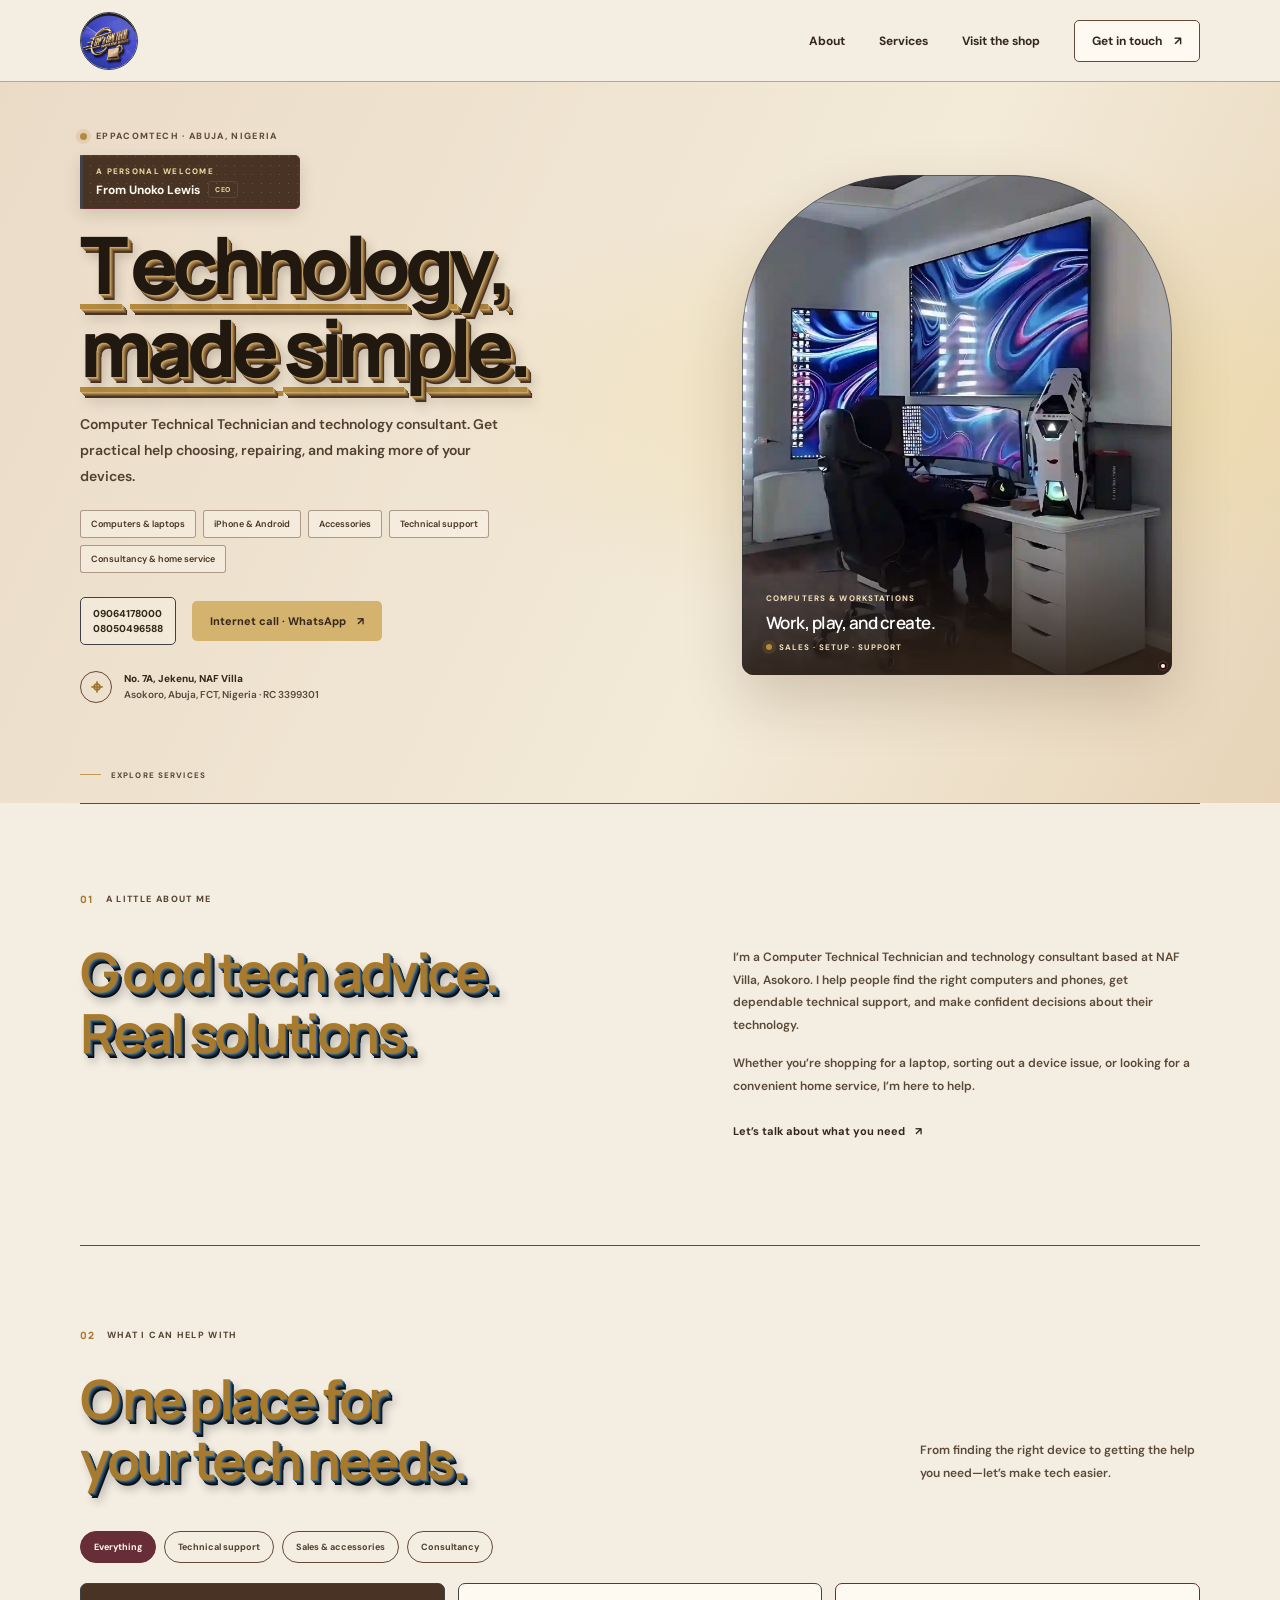
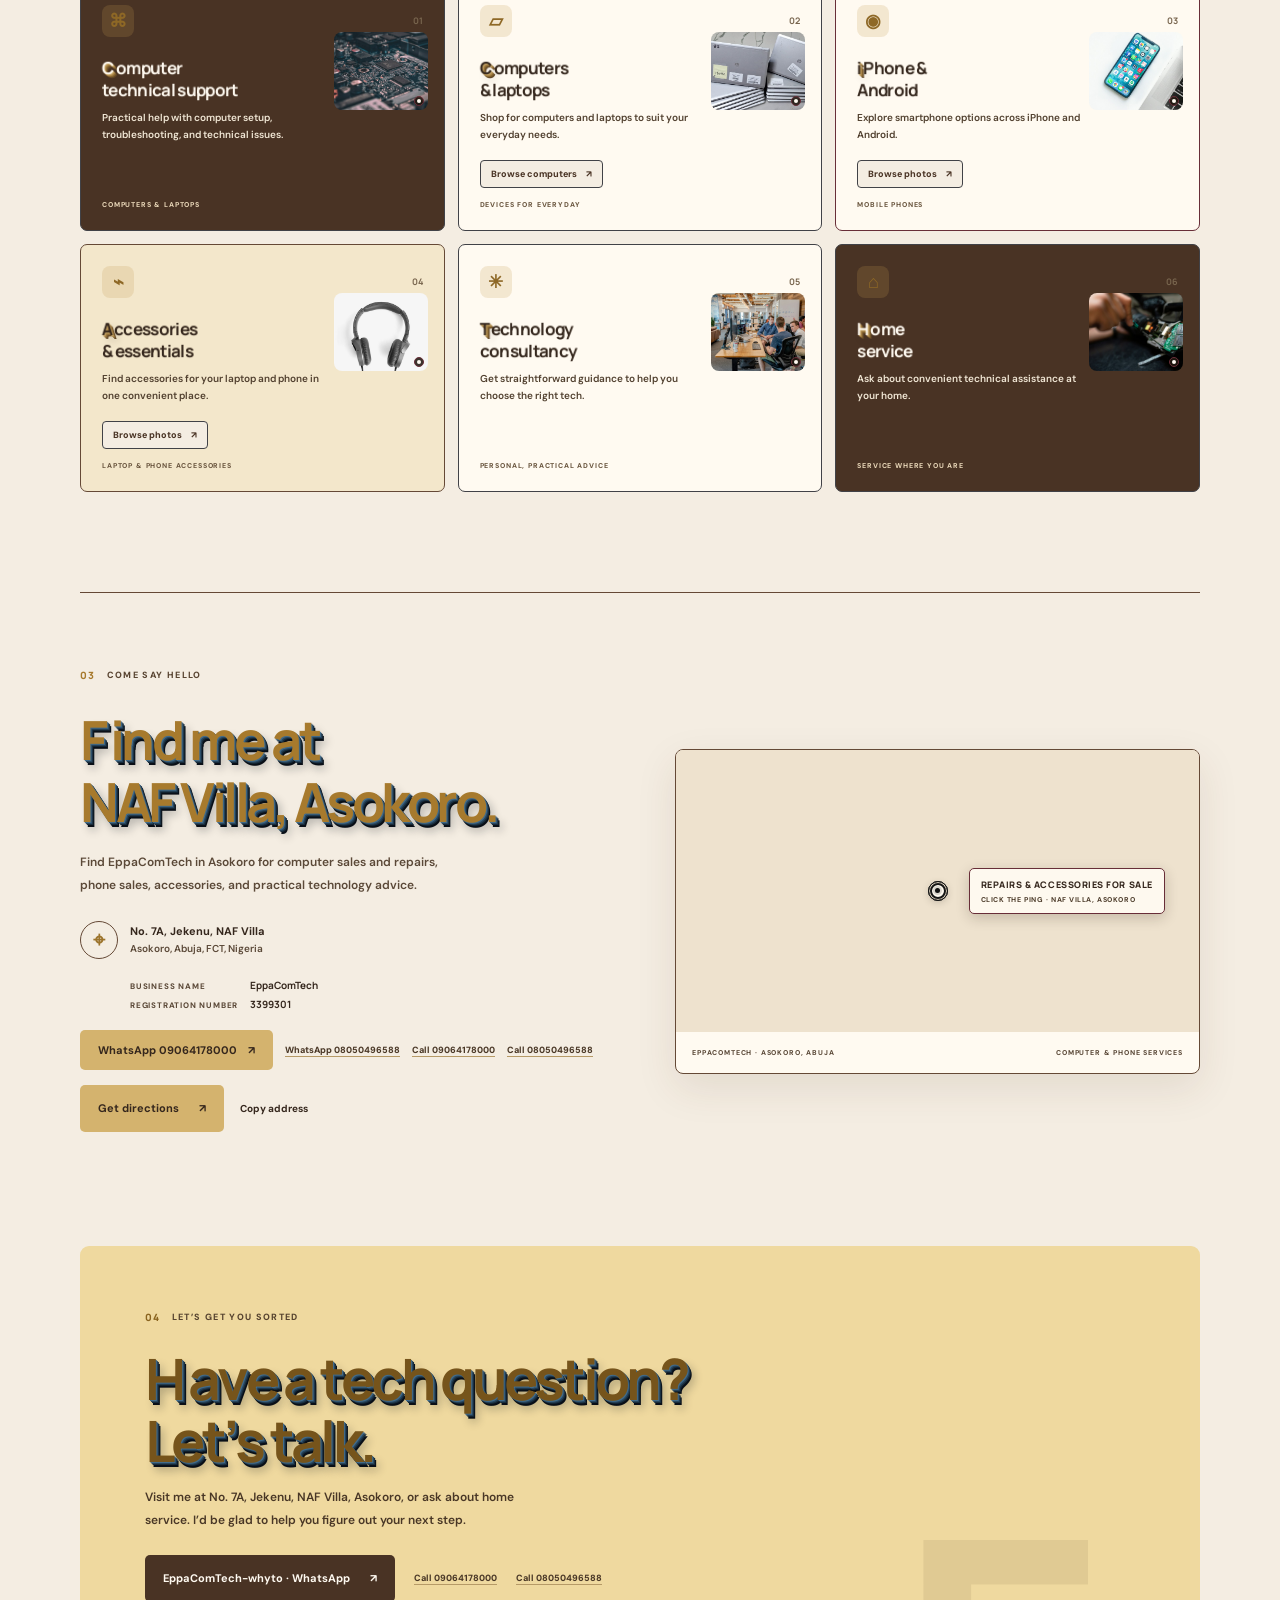
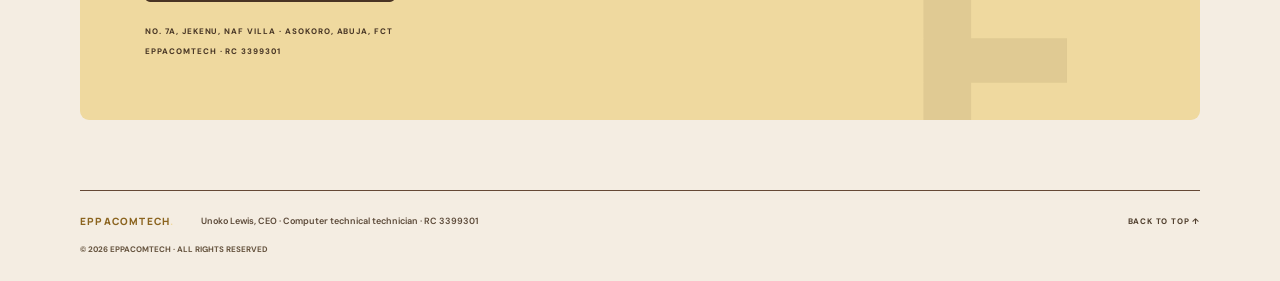
==== commit 3b8fdb44: "i added the second contact details" ====
--- a/index.html
+++ b/index.html
@@ -5,10 +5,39 @@
     <meta name="viewport" content="width=device-width, initial-scale=1.0" />
     <meta
       name="description"
-      content="EppaComTech: Unoko Lewis, CEO and Computer Technical Technician offering computer and phone sales, accessories, consultancy, and home service in Asokoro, Abuja."
+      content="EppaComTech in Asokoro, Abuja, FCT: computer sales and repairs, phone sales, accessories, technical support, and practical technology consultancy."
     />
     <meta name="theme-color" content="#101a17" />
     <title>EppaComTech | Unoko Lewis, CEO</title>
+    <script type="application/ld+json">
+      {
+        "@context": "https://schema.org",
+        "@type": "ComputerStore",
+        "name": "EppaComTech",
+        "description": "Computer sales and repairs, phone sales, accessories, technical support, and technology consultancy in Asokoro, Abuja, FCT, Nigeria.",
+        "telephone": "+2349064178000",
+        "address": {
+          "@type": "PostalAddress",
+          "streetAddress": "No. 7A, Jekenu, NAF Villa",
+          "addressLocality": "Asokoro",
+          "addressRegion": "FCT",
+          "addressCountry": "NG"
+        },
+        "areaServed": [
+          { "@type": "Place", "name": "Asokoro, Abuja, FCT, Nigeria" },
+          { "@type": "City", "name": "Abuja" }
+        ],
+        "hasOfferCatalog": {
+          "@type": "OfferCatalog",
+          "name": "Computer and phone services",
+          "itemListElement": [
+            { "@type": "OfferCatalog", "name": "Computer and laptop sales, repairs, and technical support" },
+            { "@type": "OfferCatalog", "name": "Phone sales and accessories" },
+            { "@type": "OfferCatalog", "name": "Technology consultancy and home service" }
+          ]
+        }
+      }
+    </script>
     <link rel="preconnect" href="https://fonts.googleapis.com" />
     <link rel="preconnect" href="https://fonts.gstatic.com" crossorigin />
     <link
@@ -63,10 +92,13 @@
             <li>Consultancy &amp; home service</li>
           </ul>
           <div class="hero-actions">
-            <a class="button button-whatsapp hero-contact-button" href="https://wa.me/2349064178000?text=EppaComTech-whyto" target="_blank" rel="noopener noreferrer">
-              EppaComTech-whyto · WhatsApp <span aria-hidden="true">↗</span>
+            <div class="hero-phone-group" role="group" aria-label="Call EppaComTech">
+              <a href="tel:+2349064178000" aria-label="Call 0906 417 8000">09064178000</a>
+              <a href="tel:+2348050496588" aria-label="Call 0805 049 6588">08050496588</a>
+            </div>
+            <a class="button button-whatsapp hero-contact-button" href="https://wa.me/2349064178000?text=Hello%20EppaComTech%2C%20I%27d%20like%20to%20make%20an%20internet%20call." target="_blank" rel="noopener noreferrer" aria-label="Open WhatsApp for an internet call to 0906 417 8000">
+              Internet call · WhatsApp <span aria-hidden="true">↗</span>
             </a>
-            <a class="button hero-call-button" href="tel:+2349064178000">Call 0906 417 8000</a>
           </div>
           <div class="hero-note">
             <span class="note-icon" aria-hidden="true">⌖</span>
@@ -77,15 +109,15 @@
         <figure class="profile-portrait">
           <img
             class="portrait-photo"
-            src="assets/unoko-lewis.jpg"
-            alt="Unoko Lewis, CEO of EppaComTech and Computer Technical Technician"
+            src="assets/hero-workstation.jpg"
+            alt="Person working at a multi-monitor computer workstation with a desktop PC"
             fetchpriority="high"
           />
           <span class="portrait-frame" aria-hidden="true"></span>
           <figcaption class="portrait-caption">
-            <span>COMPUTER TECHNICAL TECHNICIAN &amp; CONSULTANT</span>
-            <strong>Unoko Lewis <span>·</span> EppaComTech</strong>
-            <span class="portrait-title"><span class="status-dot"></span> EPPACOMTECH · CEO</span>
+            <span>COMPUTERS &amp; WORKSTATIONS</span>
+            <strong>Work, play, and create.</strong>
+            <span class="portrait-title"><span class="status-dot"></span> SALES · SETUP · SUPPORT</span>
           </figcaption>
         </figure>
         <a class="scroll-cue" href="#services"><span></span> EXPLORE SERVICES</a>
@@ -163,7 +195,7 @@
           </article>
           <article class="service-card card-light" data-category="advice">
             <div class="card-top"><span class="service-icon" aria-hidden="true">✳</span><span class="card-number">05</span></div>
-            <img class="service-image" src="assets/service-consultancy.jpg" alt="Technology consultant working through a problem with clients around a laptop" loading="lazy" />
+            <img class="service-image service-image-motion" src="assets/service-consultancy.jpg" alt="Technology consultant working through a problem with clients around a laptop" loading="lazy" />
             <h3>Technology<br />consultancy</h3>
             <p>Get straightforward guidance to help you choose the right tech.</p>
             <span class="card-label">PERSONAL, PRACTICAL ADVICE</span>
@@ -183,7 +215,7 @@
         <div class="visit-copy">
           <div class="section-kicker"><span>03</span> COME SAY HELLO</div>
           <h2>Find me at<br /><span>NAF Villa, Asokoro.</span></h2>
-          <p>Visit me in Asokoro to talk through what you need, browse devices, and get advice in person.</p>
+          <p>Find EppaComTech in Asokoro for computer sales and repairs, phone sales, accessories, and practical technology advice.</p>
           <div class="address-block">
             <span class="address-pin" aria-hidden="true">⌖</span>
             <div><strong>No. 7A, Jekenu, NAF Villa</strong><span>Asokoro, Abuja, FCT, Nigeria</span></div>
@@ -200,7 +232,7 @@
           <div class="visit-actions">
             <a
               class="button button-primary"
-              href="https://www.google.com/maps/search/?api=1&amp;query=No.+7A+Jekenu+NAF+Villa+Asokoro+Abuja+FCT+Nigeria"
+              href="https://www.google.com/maps/search/?api=1&amp;query=EppaComTech%2C+No.+7A+Jekenu+NAF+Villa%2C+Asokoro%2C+Abuja%2C+FCT%2C+Nigeria"
               target="_blank"
               rel="noopener noreferrer"
             >Get directions <span aria-hidden="true">↗</span></a>
@@ -212,14 +244,27 @@
           <div class="map-art">
             <iframe
               class="live-map"
-              title="Interactive Google Map showing No. 7A, Jekenu, NAF Villa, Asokoro, Abuja"
-              src="https://www.google.com/maps?q=No.%207A%2C%20Jekenu%2C%20NAF%20Villa%2C%20Asokoro%2C%20Abuja%2C%20FCT%2C%20Nigeria&z=16&output=embed"
+              title="Interactive Google Map centered on EppaComTech at NAF Villa, Asokoro, Abuja"
+              src="https://www.google.com/maps?q=9.038213%2C7.513779&z=17&output=embed"
               loading="lazy"
               referrerpolicy="strict-origin-when-cross-origin"
               allowfullscreen
             ></iframe>
-          </div>
-          <div class="visit-card-footer"><span>BASED IN WUSE 2, ABUJA</span><span>LIVE INTERACTIVE MAP · GOOGLE MAPS</span></div>
+            <button
+              class="map-ping"
+              type="button"
+              aria-label="Play announcement: Phone and laptop repairs, accessories for sale. Click on the ping. EppaComTech at NAF Villa, Asokoro, Abuja."
+              aria-describedby="map-ping-status"
+            >
+              <span class="map-ping-indicator" aria-hidden="true"><span></span></span>
+              <span class="map-ping-copy">
+                <strong>REPAIRS &amp; ACCESSORIES FOR SALE</strong>
+                <span>CLICK THE PING · NAF VILLA, ASOKORO</span>
+              </span>
+            </button>
+            <span class="map-ping-status" id="map-ping-status" role="status" aria-live="polite"></span>
+          </div>
+          <div class="visit-card-footer"><span>EPPACOMTECH · ASOKORO, ABUJA</span><span>COMPUTER &amp; PHONE SERVICES</span></div>
         </div>
       </section>
 
--- a/styles.css
+++ b/styles.css
@@ -6,7 +6,10 @@
   --white: #fffaf1;
   --green: #efd99f;
   --green-dark: #c29a50;
-  --line: #dfcfb7;
+  --border-coffee: #654936;
+  --border-charcoal: #414247;
+  --border-wine: #682e38;
+  --line: var(--border-coffee);
   --font-body: "DM Sans", sans-serif;
   --font-display: "Manrope", sans-serif;
 }
@@ -18,9 +21,9 @@
 button { font: inherit; }
 .section-wrap { width: min(1120px, calc(100% - 64px)); margin-inline: auto; }
 
-.site-header { position: sticky; z-index: 10; top: 0; display: flex; align-items: center; justify-content: space-between; height: 82px; padding: 0 max(32px, calc((100vw - 1120px) / 2)); background: rgba(244, 237, 226, .96); border-bottom: 1px solid rgba(194, 154, 80, .3); backdrop-filter: blur(14px); }
+.site-header { position: sticky; z-index: 10; top: 0; display: flex; align-items: center; justify-content: space-between; height: 82px; padding: 0 max(32px, calc((100vw - 1120px) / 2)); background: rgba(244, 237, 226, .96); border-bottom: 1px solid rgba(101, 73, 54, .42); backdrop-filter: blur(14px); }
 .brand { display: flex; align-items: center; gap: 11px; min-width: 0; }
-.brand-logo { display: block; width: 58px; height: 58px; flex: 0 0 auto; border: 1px solid rgba(73,51,36,.12); border-radius: 50%; object-fit: cover; }
+.brand-logo { display: block; width: 58px; height: 58px; flex: 0 0 auto; border: 1px solid var(--border-charcoal); border-radius: 50%; object-fit: cover; }
 .brand-mark { display: grid; width: 38px; height: 38px; place-content: center; border-radius: 12px; background: #493324; color: #fffaf1; font: 800 20px var(--font-display); letter-spacing: -2px; }
 .brand-mark span, .footer-brand span { color: var(--green); }
 .brand-name { color: #8b641f; font: 800 12px var(--font-display); letter-spacing: .12em; }
@@ -37,10 +40,10 @@
 .eyebrow, .section-kicker { color: #584431; font-size: 9px; font-weight: 800; letter-spacing: .15em; }
 .eyebrow { display: flex; align-items: center; gap: 9px; margin: 0 0 25px; }
 .hero .eyebrow { color: #604c35; }
-.hero-owner { position: relative; display: flex; width: fit-content; min-width: 220px; flex-direction: column; gap: 5px; margin: -12px 0 18px; padding: 10px 15px 10px 13px; overflow: hidden; border: 1px solid rgba(239,217,159,.28); border-left: 3px solid #d4b36e; border-radius: 0 5px 5px 0; background-color: #493324; background-image: radial-gradient(rgba(239,217,159,.2) .8px, transparent .8px); background-position: right 6px top 5px; background-size: 9px 9px; color: #f4ede2; box-shadow: 0 6px 16px rgba(53,39,29,.14); }
+.hero-owner { position: relative; display: flex; width: fit-content; min-width: 220px; flex-direction: column; gap: 5px; margin: -12px 0 18px; padding: 10px 15px 10px 13px; overflow: hidden; border: 1px solid var(--border-wine); border-left: 3px solid var(--border-charcoal); border-radius: 0 5px 5px 0; background-color: #493324; background-image: radial-gradient(rgba(239,217,159,.2) .8px, transparent .8px); background-position: right 6px top 5px; background-size: 9px 9px; color: #f4ede2; box-shadow: 0 6px 16px rgba(53,39,29,.14); }
 .hero-owner-label { color: #efd99f; font-size: 8px; font-weight: 800; letter-spacing: .16em; }
 .hero-owner strong { display: flex; align-items: center; gap: 8px; color: #fffaf1; font-size: 12px; font-weight: 700; }
-.hero-owner strong span { padding: 3px 6px; border: 1px solid rgba(239,217,159,.4); border-radius: 3px; color: #efd99f; font-size: 7px; letter-spacing: .1em; }
+.hero-owner strong span { padding: 3px 6px; border: 1px solid rgba(101,73,54,.8); border-radius: 3px; color: #efd99f; font-size: 7px; letter-spacing: .1em; }
 .status-dot { width: 7px; height: 7px; border-radius: 50%; background: #b48a3d; box-shadow: 0 0 0 4px rgba(180, 138, 61, .16); }
 h1, h2, h3, p { margin-top: 0; }
 .heading-letter { display: inline-block; perspective: 700px; animation: letter-wave 10s ease-in-out infinite; animation-delay: var(--wave-delay, 0s); transform-origin: center bottom; will-change: transform; }
@@ -71,45 +74,47 @@
 .intro h2 span, .services h2 span, .visit h2 span, .contact h2 span { color: #a77a2d; }
 .hero-intro { max-width: 420px; margin-bottom: 20px; color: #51402f; font-size: 14px; font-weight: 600; line-height: 1.85; }
 .hero-offerings { display: flex; max-width: 460px; flex-wrap: wrap; gap: 7px; margin: 0 0 24px; padding: 0; list-style: none; }
-.hero-offerings li { padding: 7px 10px; border: 1px solid rgba(133, 100, 48, .3); border-radius: 3px; background: rgba(255,250,241,.38); color: #443222; font-size: 9px; font-weight: 600; }
-.hero-actions, .visit-actions { display: flex; align-items: center; gap: 23px; }
+.hero-offerings li { padding: 7px 10px; border: 1px solid rgba(101, 73, 54, .5); border-radius: 3px; background: rgba(255,250,241,.38); color: #443222; font-size: 9px; font-weight: 600; }
+.hero-actions, .visit-actions { display: flex; align-items: center; flex-wrap: wrap; gap: 12px 16px; }
 .button { display: inline-flex; min-height: 47px; align-items: center; justify-content: center; gap: 20px; padding: 0 18px; border: 0; border-radius: 5px; font-size: 11px; font-weight: 700; transition: transform .2s ease, background .2s ease; }
 .button:hover { transform: translateY(-2px); }
 .button-primary { background: #d4b36e; color: var(--ink); }
 .button-primary:hover { background: #c49a48; }
 .hero-contact-button { min-height: 47px; background: #d4b36e; color: #35271d; }
 .hero-contact-button:hover { background: #c49a48; }
-.hero-call-button { min-height: 47px; border: 1px solid rgba(100, 74, 36, .44); background: rgba(255,250,241,.3); color: #35271d; }
-.hero-call-button:hover { background: rgba(255,255,255,.5); }
+.hero-phone-group { display: inline-flex; min-height: 47px; flex-direction: column; align-items: flex-start; justify-content: center; padding: 8px 12px; border: 1px solid var(--border-charcoal); border-radius: 5px; background: rgba(255,250,241,.3); color: #35271d; font-size: 10px; font-weight: 800; line-height: 1.5; white-space: nowrap; }
+.hero-phone-group a { transition: color .2s ease; }
+.hero-phone-group a:hover { color: #682e38; text-decoration: underline; text-underline-offset: 3px; }
 .text-link, .inline-link { font-size: 11px; font-weight: 700; transition: color .2s ease; }
 .text-link span, .inline-link span { padding-left: 7px; }
 .hero-note { display: flex; align-items: center; gap: 12px; margin-top: 26px; color: #594838; font-size: 10px; font-weight: 600; line-height: 1.65; }
 .hero-note strong { color: #35271d; font-weight: 800; }
-.note-icon { display: grid; width: 32px; height: 32px; flex: 0 0 auto; place-content: center; border: 1px solid rgba(133, 100, 48, .35); border-radius: 50%; color: #9c742c; font-size: 20px; }
+.note-icon { display: grid; width: 32px; height: 32px; flex: 0 0 auto; place-content: center; border: 1px solid var(--border-coffee); border-radius: 50%; color: #9c742c; font-size: 20px; }
 .scroll-cue { position: absolute; bottom: 23px; left: max(32px, calc((100vw - 1120px) / 2)); display: flex; align-items: center; gap: 10px; color: #594838; font-size: 8px; font-weight: 800; letter-spacing: .14em; }
 .scroll-cue span { width: 21px; height: 1px; background: var(--green-dark); }
 
 .profile-portrait { position: relative; width: min(100%, 430px); height: 500px; justify-self: end; margin: 0 28px 8px 0; border-radius: 160px 160px 12px 12px; background: #e9d8bd; box-shadow: 0 24px 60px rgba(74, 51, 25, .2); }
-.profile-portrait::before { position: absolute; z-index: -1; top: 24px; right: -24px; bottom: -24px; left: 24px; border: 1px solid #c8a86d; border-radius: inherit; content: ""; }
-.profile-portrait > .editable-photo { position: absolute; inset: 0; display: block; border-radius: inherit; }
+.profile-portrait::before { position: absolute; z-index: -1; top: 24px; right: -24px; bottom: -24px; left: 24px; border: 1px solid var(--border-wine); border-radius: inherit; content: ""; }
+.profile-portrait > .editable-photo { position: absolute; inset: 0; display: block; overflow: hidden; border-radius: inherit; }
 .profile-portrait .portrait-photo { display: block; width: 100%; height: 100%; border-radius: inherit; object-fit: cover; object-position: center 34%; }
+.profile-portrait .editable-photo-controls { z-index: 3; }
 .portrait-photo, .service-image { cursor: zoom-in; }
-.portrait-photo:focus-visible, .service-image:focus-visible { outline: 3px solid #c49a48; outline-offset: 3px; }
-.portrait-frame { position: absolute; inset: 0; border: 1px solid rgba(255,250,241,.7); border-radius: inherit; pointer-events: none; }
-.portrait-caption { position: absolute; right: 0; bottom: 0; left: 0; display: flex; flex-direction: column; gap: 8px; padding: 64px 24px 23px; border-radius: 0 0 12px 12px; background: linear-gradient(transparent, rgba(45,33,23,.88)); color: white; }
+.portrait-photo:focus-visible, .service-image:focus-visible { outline: 3px solid var(--border-wine); outline-offset: 3px; }
+.portrait-frame { position: absolute; z-index: 1; inset: 0; border: 1px solid rgba(65,66,71,.7); border-radius: inherit; pointer-events: none; }
+.portrait-caption { position: absolute; z-index: 2; right: 0; bottom: 0; left: 0; display: flex; flex-direction: column; gap: 8px; padding: 64px 24px 23px; border-radius: 0 0 12px 12px; background: linear-gradient(transparent, rgba(45,33,23,.88)); color: white; }
 .portrait-caption > span { color: #f1dfb8; font-size: 8px; font-weight: 800; letter-spacing: .14em; }
 .portrait-caption strong { font: 600 17px var(--font-display); letter-spacing: -.03em; }
 .portrait-caption strong span { color: var(--green); }
 .portrait-caption .portrait-title { display: flex; align-items: center; gap: 7px; color: #f1dfb8; font-size: 8px; font-weight: 800; letter-spacing: .12em; }
 .portrait-title .status-dot { width: 6px; height: 6px; flex: 0 0 auto; }
 .editable-photo-controls { position: absolute; z-index: 3; right: 4px; bottom: 4px; display: flex; align-items: flex-end; flex-direction: column; gap: 3px; }
-.photo-change-button, .photo-restore-button { display: inline-grid; width: 10px; height: 10px; place-content: center; padding: 0; border: 1px solid rgba(255,250,241,.88); border-radius: 50%; background: rgba(33,24,16,.88); color: #fffaf1; cursor: pointer; font: 700 6px/1 var(--font-body); }
+.photo-change-button, .photo-restore-button { display: inline-grid; width: 10px; height: 10px; place-content: center; padding: 0; border: 1px solid var(--border-wine); border-radius: 50%; background: rgba(33,24,16,.88); color: #fffaf1; cursor: pointer; font: 700 6px/1 var(--font-body); }
 .photo-change-button { font-size: 0; animation: photo-edit-pulse 2.2s ease-in-out infinite; }
 .photo-change-button::before { width: 4px; height: 4px; border-radius: 50%; background: #fffaf1; content: ""; }
 .photo-restore-button[hidden] { display: none; }
 .photo-change-button:hover, .photo-restore-button:hover { background: #8b641f; }
 .photo-change-button:hover { animation-play-state: paused; }
-.photo-change-button:focus-within, .photo-restore-button:focus-visible { outline: 3px solid #efd99f; outline-offset: 2px; }
+.photo-change-button:focus-within, .photo-restore-button:focus-visible { outline: 3px solid var(--border-coffee); outline-offset: 2px; }
 .photo-file-input { position: absolute; width: 1px; height: 1px; overflow: hidden; clip: rect(0, 0, 0, 0); white-space: nowrap; clip-path: inset(50%); }
 .photo-upload-status { position: absolute; z-index: 2; top: 4px; left: 4px; max-width: calc(100% - 8px); padding: 3px 5px; border-radius: 3px; background: rgba(33,24,16,.9); color: #fffaf1; font-size: 8px; font-weight: 700; line-height: 1.4; }
 .photo-upload-status:empty { display: none; }
@@ -133,14 +138,17 @@
 .services-heading h2 { margin-top: 26px; }
 .services-heading > p { max-width: 280px; margin-bottom: 6px; }
 .service-filters { display: flex; flex-wrap: wrap; gap: 8px; margin: 40px 0 20px; }
-.filter-button { padding: 9px 13px; border: 1px solid #dfcfb7; border-radius: 30px; background: transparent; color: #51402f; cursor: pointer; font-size: 9px; font-weight: 700; transition: background .2s ease, color .2s ease, border .2s ease; }
-.filter-button:hover { border-color: #c49a48; }
-.filter-button.is-active { border-color: #493324; background: #493324; color: #fffaf1; }
+.filter-button { padding: 9px 13px; border: 1px solid var(--border-coffee); border-radius: 30px; background: transparent; color: #51402f; cursor: pointer; font-size: 9px; font-weight: 700; transition: background .2s ease, color .2s ease, border .2s ease; }
+.filter-button:hover { border-color: var(--border-wine); }
+.filter-button.is-active { border-color: var(--border-wine); background: var(--border-wine); color: #fffaf1; }
 .service-grid { display: grid; grid-template-columns: repeat(3, 1fr); gap: 13px; }
-.service-card { position: relative; display: flex; min-height: 242px; flex-direction: column; padding: 21px; border: 1px solid var(--line); border-radius: 7px; transition: transform .2s ease, box-shadow .2s ease; }
+.service-card { position: relative; display: flex; min-height: 242px; flex-direction: column; padding: 21px; border: 1px solid var(--border-coffee); border-radius: 7px; transition: transform .2s ease, box-shadow .2s ease; }
+.service-card:nth-child(3n + 1):not(.card-dark) { border-color: var(--border-coffee); }
+.service-card:nth-child(3n + 2):not(.card-dark) { border-color: var(--border-charcoal); }
+.service-card:nth-child(3n):not(.card-dark) { border-color: var(--border-wine); }
 .service-card:hover { transform: translateY(-3px); box-shadow: 0 12px 27px rgba(74, 51, 25, .12); }
 .service-card[hidden] { display: none; }
-.card-light { background: #fffaf1; }.card-dark { border-color: #493324; background: #493324; color: #fffaf1; }.card-accent { border-color: #e8d7b4; background: #f3e7cb; }
+.card-light { background: #fffaf1; }.card-dark { border-color: var(--border-charcoal); background: #493324; color: #fffaf1; }.card-accent { border-color: var(--border-wine); background: #f3e7cb; }
 .card-top { display: flex; align-items: center; justify-content: space-between; }
 .service-card > .editable-photo { position: absolute; top: 48px; right: 16px; width: 94px; height: 78px; }
 .service-card > .editable-photo > .service-image { display: block; width: 100%; height: 100%; border-radius: 8px; object-fit: cover; }
@@ -155,12 +163,12 @@
 .service-card h3 { max-width: 100%; margin: 20px 99px 8px 0; font: 700 17px/1.3 var(--font-display); letter-spacing: -.04em; }
 .service-card p { max-width: 100%; margin: 0 96px 17px 0; color: #51402f; font-size: 10px; font-weight: 600; line-height: 1.7; }
 .service-card-laptops h3, .service-card-laptops p { margin-right: 108px; }
-.catalog-open-button { align-self: flex-start; margin: 0 0 12px; padding: 7px 10px; border: 1px solid #c9b58e; border-radius: 4px; background: #f4ede2; color: #493324; cursor: pointer; font-size: 9px; font-weight: 800; }
-.catalog-open-button:hover { border-color: #8b641f; background: #efd99f; }
+.catalog-open-button { align-self: flex-start; margin: 0 0 12px; padding: 7px 10px; border: 1px solid var(--border-charcoal); border-radius: 4px; background: #f4ede2; color: #493324; cursor: pointer; font-size: 9px; font-weight: 800; }
+.catalog-open-button:hover { border-color: var(--border-wine); background: #efd99f; }
 .catalog-open-button span { padding-left: 7px; }
 .service-gallery { display: grid; grid-template-columns: minmax(0, 1fr); gap: 7px; margin: auto 0 16px; }
 .service-gallery > .editable-photo { position: relative; display: block; width: 100%; height: 72px; }
-.service-gallery .service-image { display: block; width: 100%; height: 100%; border: 1px solid rgba(115, 86, 45, .16); border-radius: 6px; object-fit: cover; }
+.service-gallery .service-image { display: block; width: 100%; height: 100%; border: 1px solid rgba(65, 66, 71, .55); border-radius: 6px; object-fit: cover; }
 .service-image[data-photo-album] { transition: opacity .35s ease; }
 .card-dark p { color: #f1e7d5; }
 .card-label { margin-top: auto; color: #6b5740; font-size: 7px; font-weight: 800; letter-spacing: .12em; }
@@ -187,8 +195,23 @@
 .copy-address:hover { color: #8a641f; }
 .copy-feedback { display: block; min-height: 17px; margin-top: 6px; color: #75551f; font-size: 10px; font-weight: 700; }
 .visit-card { overflow: hidden; border: 1px solid var(--line); border-radius: 8px; background: #fffaf1; box-shadow: 0 14px 40px rgba(74, 51, 25, .1); }
-.map-art { position: relative; height: 282px; overflow: hidden; background: #eee2ce; }
-.live-map { display: block; width: 100%; height: 100%; border: 0; }
+.map-art { position: relative; height: 282px; overflow: hidden; isolation: isolate; background: #eee2ce; }
+.live-map { position: relative; z-index: 0; display: block; width: 100%; height: 100%; border: 0; }
+.map-ping { position: absolute; z-index: 2; top: 50%; left: 50%; display: grid; width: 44px; height: 44px; place-items: center; padding: 0; border: 0; border-radius: 50%; background: transparent; color: var(--ink); cursor: pointer; transform: translate(-50%, -50%); }
+.map-ping:hover { background: transparent; }
+.map-ping:focus-visible { outline: 3px solid var(--border-charcoal); outline-offset: 3px; }
+.map-ping-indicator { position: relative; display: grid; width: 16px; height: 16px; flex: 0 0 auto; place-items: center; border: 2px solid #171717; border-radius: 50%; background: rgba(255,250,241,.96); box-shadow: 0 2px 8px rgba(33,24,16,.3); }
+.map-ping-indicator::before, .map-ping-indicator::after { position: absolute; inset: -4px; border: 1px solid #171717; border-radius: 50%; content: ""; animation: map-ping-wave 1.8s ease-out infinite; }
+.map-ping-indicator::after { animation-delay: .9s; }
+.map-ping-indicator > span { width: 5px; height: 5px; border-radius: 50%; background: #111; box-shadow: 0 0 0 2px rgba(17,17,17,.15); }
+.map-ping-copy { position: absolute; top: 50%; left: calc(100% + 9px); display: grid; width: max-content; max-width: 230px; gap: 4px; padding: 9px 11px; border: 1px solid var(--border-wine); border-radius: 5px; background: rgba(255,250,241,.97); text-align: left; box-shadow: 0 4px 14px rgba(33,24,16,.2); transform: translateY(-50%); }
+.map-ping-copy strong { font: 800 9px var(--font-display); letter-spacing: .06em; }
+.map-ping-copy > span { color: #51402f; font-size: 7px; font-weight: 800; letter-spacing: .08em; }
+.map-ping-status:not(:empty) { position: absolute; z-index: 2; right: 12px; bottom: 12px; left: 12px; padding: 8px 10px; border: 1px solid var(--border-coffee); border-radius: 4px; background: rgba(255,250,241,.96); color: var(--ink); font-size: 9px; font-weight: 700; line-height: 1.5; }
+@keyframes map-ping-wave {
+  0% { opacity: .8; transform: scale(.65); }
+  100% { opacity: 0; transform: scale(1.7); }
+}
 .visit-card-footer { display: flex; justify-content: space-between; padding: 16px; color: #5b4938; font-size: 7px; font-weight: 800; letter-spacing: .12em; }
 .visit-card-footer b { padding-left: 5px; color: #9c742c; }
 
@@ -214,48 +237,48 @@
 .back-to-top { color: #51402f; font-size: 8px; font-weight: 800; letter-spacing: .1em; }
 .copyright { grid-column: 1 / -1; color: #65533e; font-size: 8px; font-weight: 700; }
 
-.image-viewer { width: min(94vw, 1100px); max-width: none; max-height: 92vh; padding: 14px; overflow: hidden; border: 1px solid #c9b58e; border-radius: 10px; background: #f4ede2; color: #35271d; box-shadow: 0 24px 80px rgba(0,0,0,.4); }
+.image-viewer { width: min(94vw, 1100px); max-width: none; max-height: 92vh; padding: 14px; overflow: hidden; border: 1px solid var(--border-coffee); border-radius: 10px; background: #f4ede2; color: #35271d; box-shadow: 0 24px 80px rgba(0,0,0,.4); }
 .image-viewer::backdrop { background: rgba(26, 19, 13, .78); backdrop-filter: blur(4px); }
 .image-viewer-toolbar { display: flex; min-height: 42px; align-items: center; justify-content: space-between; gap: 12px; }
 .image-viewer-caption { margin: 0; font-size: 12px; font-weight: 700; }
 .image-viewer-controls { display: flex; gap: 7px; }
-.image-viewer-controls button { display: grid; width: 36px; height: 36px; place-content: center; border: 1px solid #d5c5a5; border-radius: 5px; background: #fffaf1; color: #35271d; cursor: pointer; font-size: 21px; font-weight: 700; }
+.image-viewer-controls button { display: grid; width: 36px; height: 36px; place-content: center; border: 1px solid var(--border-charcoal); border-radius: 5px; background: #fffaf1; color: #35271d; cursor: pointer; font-size: 21px; font-weight: 700; }
 .image-viewer-controls button:hover { background: #efd99f; }
-.image-viewer-controls button:focus-visible { outline: 3px solid #a77a2d; outline-offset: 2px; }
+.image-viewer-controls button:focus-visible { outline: 3px solid var(--border-wine); outline-offset: 2px; }
 .image-viewer-stage { display: grid; max-height: 76vh; place-items: center; overflow: auto; overscroll-behavior: contain; border-radius: 5px; background: #2b2119; }
 .image-viewer-photo { display: block; max-width: none; max-height: none; object-fit: contain; transform-origin: center; }
 .image-viewer-hint { margin: 10px 0 0; color: #5b4938; font-size: 10px; font-weight: 600; text-align: center; }
 
-.computer-catalog { width: min(94vw, 920px); max-width: none; max-height: 92vh; padding: 24px; overflow: auto; border: 1px solid #c9b58e; border-radius: 10px; background: #f4ede2; color: #35271d; box-shadow: 0 24px 80px rgba(0,0,0,.4); }
+.computer-catalog { width: min(94vw, 920px); max-width: none; max-height: 92vh; padding: 24px; overflow: auto; border: 1px solid var(--border-wine); border-radius: 10px; background: #f4ede2; color: #35271d; box-shadow: 0 24px 80px rgba(0,0,0,.4); }
 .computer-catalog::backdrop { background: rgba(26, 19, 13, .78); backdrop-filter: blur(4px); }
 .computer-catalog-header { display: flex; align-items: flex-start; justify-content: space-between; gap: 16px; }
 .computer-catalog-header .section-kicker { margin-bottom: 10px; }
 .computer-catalog-header h2 { margin: 0; font: 800 clamp(22px, 4vw, 34px)/1.1 var(--font-display); letter-spacing: -.05em; }
-.computer-catalog-close { display: grid; width: 38px; height: 38px; flex: 0 0 auto; place-content: center; border: 1px solid #d5c5a5; border-radius: 5px; background: #fffaf1; color: #35271d; cursor: pointer; font-size: 25px; }
-.catalog-tabs { display: flex; gap: 8px; margin: 22px 0 16px; border-bottom: 1px solid #dfcfb7; }
+.computer-catalog-close { display: grid; width: 38px; height: 38px; flex: 0 0 auto; place-content: center; border: 1px solid var(--border-charcoal); border-radius: 5px; background: #fffaf1; color: #35271d; cursor: pointer; font-size: 25px; }
+.catalog-tabs { display: flex; gap: 8px; margin: 22px 0 16px; border-bottom: 1px solid var(--border-coffee); }
 .catalog-tab { padding: 10px 13px; border: 0; border-bottom: 2px solid transparent; background: transparent; color: #5b4938; cursor: pointer; font-size: 11px; font-weight: 700; }
-.catalog-tab.is-active { border-bottom-color: #a77a2d; color: #35271d; }
+.catalog-tab.is-active { border-bottom-color: var(--border-wine); color: #35271d; }
 .catalog-panel[hidden] { display: none; }
 .catalog-product-grid { display: grid; grid-template-columns: repeat(3, minmax(0, 1fr)); gap: 12px; }
 .catalog-album-tools { display: flex; align-items: center; flex-wrap: wrap; gap: 10px; margin-bottom: 12px; }
-.catalog-upload-button { position: relative; display: inline-flex; min-height: 34px; align-items: center; padding: 0 12px; border: 1px solid #c9b58e; border-radius: 4px; background: #fffaf1; color: #493324; cursor: pointer; font-size: 10px; font-weight: 800; }
+.catalog-upload-button { position: relative; display: inline-flex; min-height: 34px; align-items: center; padding: 0 12px; border: 1px solid var(--border-charcoal); border-radius: 4px; background: #fffaf1; color: #493324; cursor: pointer; font-size: 10px; font-weight: 800; }
 .catalog-upload-button:hover { background: #efd99f; }
 .catalog-photo-input { position: absolute; width: 1px; height: 1px; overflow: hidden; clip: rect(0, 0, 0, 0); clip-path: inset(50%); }
 .catalog-photo-count { color: #5b4938; font-size: 9px; font-weight: 700; }
 .catalog-album-status { color: #493324; font-size: 9px; font-weight: 700; }
 .catalog-uploaded-photo { display: block; width: 100%; height: 190px; border-radius: 4px; background: #eee3d1; object-fit: cover; }
 .uploaded-product-grid[hidden] { display: none; }
-.catalog-product { position: relative; display: flex; min-width: 0; flex-direction: column; padding: 10px; border: 1px solid #dfcfb7; border-radius: 7px; background: #fffaf1; }
+.catalog-product { position: relative; display: flex; min-width: 0; flex-direction: column; padding: 10px; border: 1px solid var(--border-coffee); border-radius: 7px; background: #fffaf1; }
 .catalog-product > .editable-photo { position: relative; display: block; width: 100%; height: 190px; overflow: hidden; border-radius: 4px; background: #eee3d1; }
 .catalog-product .catalog-photo { display: block; width: 100%; height: 100%; object-fit: cover; }
 .catalog-product .photo-upload-status { top: 4px; }
 .catalog-product h3 { margin: 12px 0 5px; font: 700 14px/1.3 var(--font-display); }
 .catalog-product p { margin: 0; color: #5b4938; font-size: 10px; line-height: 1.6; }
 .catalog-item-price { margin-top: 6px !important; color: #493324 !important; font-size: 11px !important; }
-.catalog-item-editor { display: grid; gap: 8px; margin-top: 12px; padding: 10px; border: 1px solid #d5c5a5; border-radius: 5px; background: #f7f0e5; }
+.catalog-item-editor { display: grid; gap: 8px; margin-top: 12px; padding: 10px; border: 1px solid var(--border-wine); border-radius: 5px; background: #f7f0e5; }
 .catalog-item-editor-title { color: #493324; font: 700 11px/1.3 var(--font-display); }
 .catalog-item-editor label { display: grid; gap: 4px; color: #5b4938; font-size: 9px; font-weight: 700; }
-.catalog-item-editor textarea, .catalog-item-editor input { width: 100%; min-width: 0; padding: 7px; border: 1px solid #d5c5a5; border-radius: 3px; background: #fffaf1; color: #35271d; font: 10px/1.5 var(--font-body); }
+.catalog-item-editor textarea, .catalog-item-editor input { width: 100%; min-width: 0; padding: 7px; border: 1px solid var(--border-charcoal); border-radius: 3px; background: #fffaf1; color: #35271d; font: 10px/1.5 var(--font-body); }
 .catalog-item-editor textarea { resize: vertical; }
 .catalog-item-save { justify-self: start; padding: 7px 10px; border: 0; border-radius: 3px; background: #493324; color: #fffaf1; cursor: pointer; font-size: 9px; font-weight: 700; }
 .catalog-item-save:hover { background: #8b641f; }
@@ -311,9 +334,9 @@
   .hero-note { margin-top: 30px; }
   .hero-offerings { gap: 6px; }
   .hero-offerings li { font-size: 8px; }
-  .hero-contact-button, .hero-call-button { min-width: 210px; justify-content: space-between; }
+  .hero-contact-button { min-width: 210px; justify-content: space-between; }
+  .hero-phone-group { max-width: 100%; padding-inline: 9px; font-size: 9px; }
   .profile-portrait { width: 84%; height: 390px; margin: 0 12px 37px 0; }
-  .portrait-badge { top: 20px; left: -15px; padding: 11px 12px; font-size: 7px; }
   .portrait-caption { padding: 54px 18px 19px; }
   .scroll-cue { bottom: 14px; left: 18px; }
   .intro h2, .services h2, .visit h2 { font-size: 42px; }
@@ -328,6 +351,9 @@
   .filter-button { padding: 8px 10px; font-size: 8px; }
   .visit-actions { flex-wrap: wrap; gap: 14px; }
   .map-art { height: 235px; }
+  .map-ping-copy { top: calc(100% + 8px); left: 50%; max-width: calc(100vw - 64px); text-align: center; transform: translateX(-50%); }
+  .map-ping-copy strong { font-size: 8px; }
+  .map-ping-copy > span { font-size: 6px; }
   .contact { padding-bottom: 46px; }
   .contact-inner { padding: 42px 25px; }
   .contact h2 { font-size: 41px; }
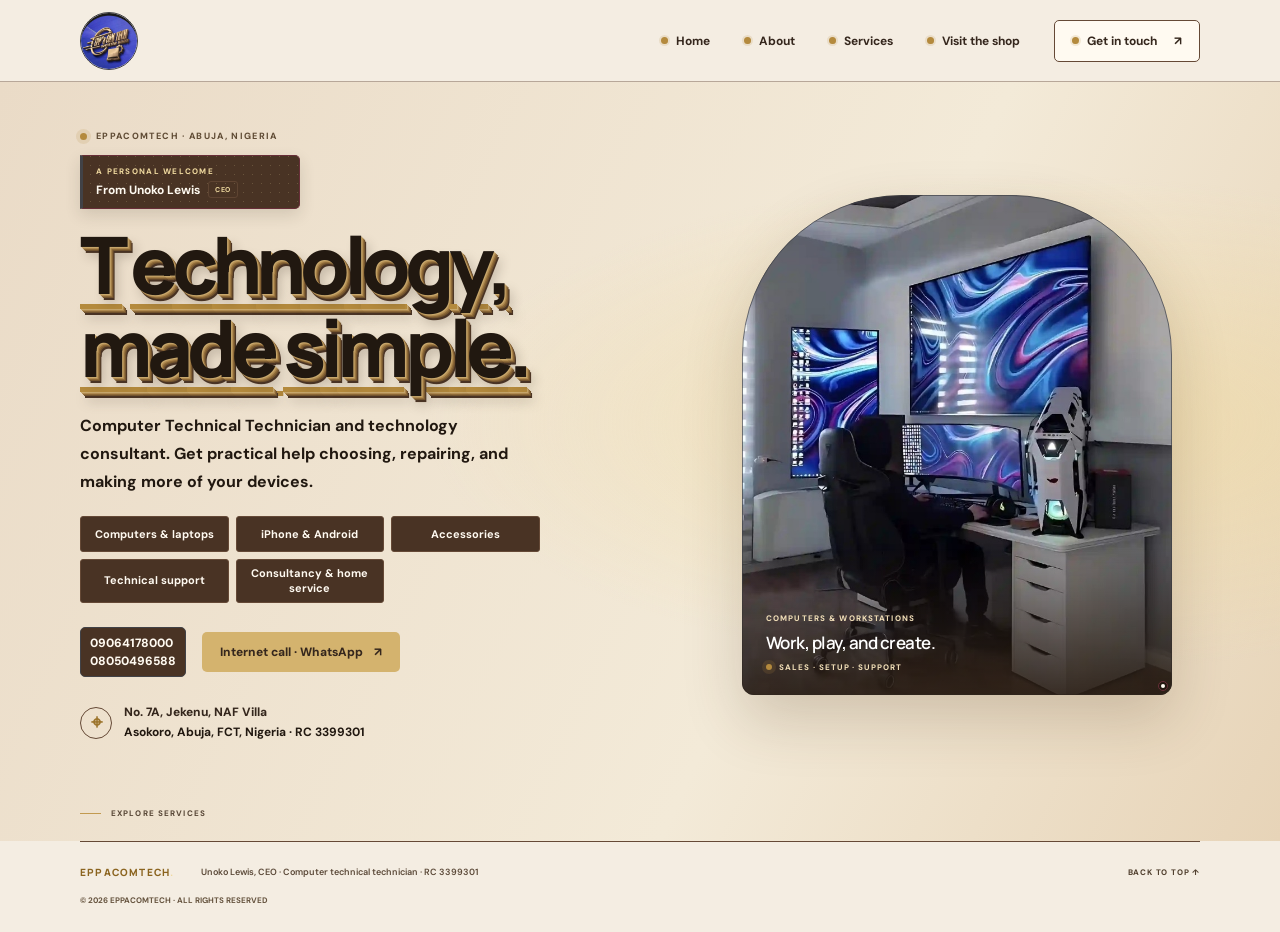
==== commit fde60254: "Add multi-page site and refine homepage styling Co-authored-by: Copilot <223556219+Copilot@users.nor" ====
--- a/index.html
+++ b/index.html
@@ -47,9 +47,9 @@
     <link rel="stylesheet" href="styles.css" />
     <script src="script.js" defer></script>
   </head>
-  <body>
+  <body id="top">
     <header class="site-header">
-      <a class="brand" href="#home" aria-label="EppaComTech home">
+      <a class="brand" href="index.html#home" aria-label="EppaComTech home">
         <img class="brand-logo" src="assets/eppacomtech-logo.jpg" alt="EppaComTech Computer Boot logo" />
       </a>
 
@@ -64,13 +64,13 @@
       </button>
 
       <nav class="site-nav" id="site-navigation" aria-label="Main navigation">
-        <a href="#about">About</a>
-        <a href="#services">Services</a>
-        <a href="#shop">Visit the shop</a>
-        <a class="nav-cta" href="#contact">Get in touch <span aria-hidden="true">↗</span></a>
+        <a href="index.html" aria-current="page">Home</a>
+        <a href="about.html">About</a>
+        <a href="services.html">Services</a>
+        <a href="shop.html">Visit the shop</a>
+        <a class="nav-cta" href="contact.html">Get in touch <span aria-hidden="true">↗</span></a>
       </nav>
     </header>
-
     <main>
       <section class="hero" id="home">
         <div class="hero-copy">
@@ -120,178 +120,15 @@
             <span class="portrait-title"><span class="status-dot"></span> SALES · SETUP · SUPPORT</span>
           </figcaption>
         </figure>
-        <a class="scroll-cue" href="#services"><span></span> EXPLORE SERVICES</a>
-      </section>
-
-      <section class="intro section-wrap" id="about">
-        <div class="section-kicker"><span>01</span> A LITTLE ABOUT ME</div>
-        <div class="intro-content">
-          <h2>Good tech advice.<br /><span>Real solutions.</span></h2>
-          <div class="intro-description">
-            <p>
-              I’m a Computer Technical Technician and technology consultant
-              based at NAF Villa, Asokoro. I help people find the right
-              computers and phones, get dependable technical support, and make
-              confident decisions about their technology.
-            </p>
-            <p>
-              Whether you’re shopping for a laptop, sorting out a device issue,
-              or looking for a convenient home service, I’m here to help.
-            </p>
-            <a class="inline-link" href="#contact">Let’s talk about what you need <span aria-hidden="true">↗</span></a>
-          </div>
-        </div>
-      </section>
-
-      <section class="services section-wrap" id="services">
-        <div class="services-heading">
-          <div>
-            <div class="section-kicker"><span>02</span> WHAT I CAN HELP WITH</div>
-            <h2>One place for<br /><span>your tech needs.</span></h2>
-          </div>
-          <p>From finding the right device to getting the help you need—let’s make tech easier.</p>
-        </div>
-
-        <div class="service-filters" role="group" aria-label="Filter services">
-          <button class="filter-button is-active" type="button" data-filter="all" aria-pressed="true">Everything</button>
-          <button class="filter-button" type="button" data-filter="support" aria-pressed="false">Technical support</button>
-          <button class="filter-button" type="button" data-filter="sales" aria-pressed="false">Sales &amp; accessories</button>
-          <button class="filter-button" type="button" data-filter="advice" aria-pressed="false">Consultancy</button>
-        </div>
-
-        <div class="service-grid">
-          <article class="service-card card-dark" data-category="support">
-            <div class="card-top"><span class="service-icon" aria-hidden="true">⌘</span><span class="card-number">01</span></div>
-            <img class="service-image" src="assets/service-motherboard.jpg" alt="Close-up photograph of a computer motherboard" loading="lazy" />
-            <h3>Computer<br />technical support</h3>
-            <p>Practical help with computer setup, troubleshooting, and technical issues.</p>
-            <span class="card-label">COMPUTERS &amp; LAPTOPS</span>
-          </article>
-          <article class="service-card service-card-laptops card-light" data-category="sales">
-            <div class="card-top"><span class="service-icon" aria-hidden="true">▱</span><span class="card-number">02</span></div>
-            <h3>Computers<br />&amp; laptops</h3>
-            <p>Shop for computers and laptops to suit your everyday needs.</p>
-            <button class="catalog-open-button" type="button" data-album="laptops" aria-haspopup="dialog" aria-controls="computer-catalog">
-              Browse computers <span aria-hidden="true">↗</span>
-            </button>
-            <img class="service-image laptop-card-photo" src="assets/laptops/laptop-stock-1.jpg" alt="Silver HP laptop stock at EppaComTech" loading="lazy" />
-            <span class="card-label">DEVICES FOR EVERYDAY</span>
-          </article>
-          <article class="service-card card-light" data-category="sales">
-            <div class="card-top"><span class="service-icon" aria-hidden="true">◉</span><span class="card-number">03</span></div>
-            <img class="service-image" data-photo-album="phones" src="assets/service-phones.jpg" alt="iPhone and Android phone selection" loading="lazy" />
-            <h3>iPhone &amp;<br />Android</h3>
-            <p>Explore smartphone options across iPhone and Android.</p>
-            <button class="catalog-open-button album-open-button" type="button" data-album="phones" aria-haspopup="dialog" aria-controls="computer-catalog">Browse photos <span aria-hidden="true">↗</span></button>
-            <span class="card-label">MOBILE PHONES</span>
-          </article>
-          <article class="service-card card-accent" data-category="sales">
-            <div class="card-top"><span class="service-icon" aria-hidden="true">⌁</span><span class="card-number">04</span></div>
-            <img class="service-image" data-photo-album="accessories" src="assets/service-accessories.jpg" alt="Headphones and personal technology accessories" loading="lazy" />
-            <h3>Accessories<br />&amp; essentials</h3>
-            <p>Find accessories for your laptop and phone in one convenient place.</p>
-            <button class="catalog-open-button album-open-button" type="button" data-album="accessories" aria-haspopup="dialog" aria-controls="computer-catalog">Browse photos <span aria-hidden="true">↗</span></button>
-            <span class="card-label">LAPTOP &amp; PHONE ACCESSORIES</span>
-          </article>
-          <article class="service-card card-light" data-category="advice">
-            <div class="card-top"><span class="service-icon" aria-hidden="true">✳</span><span class="card-number">05</span></div>
-            <img class="service-image service-image-motion" src="assets/service-consultancy.jpg" alt="Technology consultant working through a problem with clients around a laptop" loading="lazy" />
-            <h3>Technology<br />consultancy</h3>
-            <p>Get straightforward guidance to help you choose the right tech.</p>
-            <span class="card-label">PERSONAL, PRACTICAL ADVICE</span>
-          </article>
-          <article class="service-card card-dark" data-category="support">
-            <div class="card-top"><span class="service-icon" aria-hidden="true">⌂</span><span class="card-number">06</span></div>
-            <img class="service-image service-image-motion" src="assets/service-home-service.jpg" alt="Technician carefully repairing electronic hardware" loading="lazy" />
-            <h3>Home<br />service</h3>
-            <p>Ask about convenient technical assistance at your home.</p>
-            <span class="card-label">SERVICE WHERE YOU ARE</span>
-          </article>
-        </div>
-        <p class="filter-empty" hidden>No services in this category yet.</p>
-      </section>
-
-      <section class="visit section-wrap" id="shop">
-        <div class="visit-copy">
-          <div class="section-kicker"><span>03</span> COME SAY HELLO</div>
-          <h2>Find me at<br /><span>NAF Villa, Asokoro.</span></h2>
-          <p>Find EppaComTech in Asokoro for computer sales and repairs, phone sales, accessories, and practical technology advice.</p>
-          <div class="address-block">
-            <span class="address-pin" aria-hidden="true">⌖</span>
-            <div><strong>No. 7A, Jekenu, NAF Villa</strong><span>Asokoro, Abuja, FCT, Nigeria</span></div>
-          </div>
-          <div class="business-registration"><span>BUSINESS NAME</span><strong>EppaComTech</strong><span>REGISTRATION NUMBER</span><strong>3399301</strong></div>
-          <div class="phone-contacts" aria-label="Call or WhatsApp">
-            <a class="button button-whatsapp" href="https://wa.me/2349064178000?text=EppaComTech-whyto" target="_blank" rel="noopener noreferrer">
-              WhatsApp 09064178000 <span aria-hidden="true">↗</span>
-            </a>
-            <a class="phone-link" href="https://wa.me/2348050496588?text=EppaComTech-whyto" target="_blank" rel="noopener noreferrer">WhatsApp 08050496588</a>
-            <a class="phone-link" href="tel:+2349064178000">Call 09064178000</a>
-            <a class="phone-link" href="tel:+2348050496588">Call 08050496588</a>
-          </div>
-          <div class="visit-actions">
-            <a
-              class="button button-primary"
-              href="https://www.google.com/maps/search/?api=1&amp;query=EppaComTech%2C+No.+7A+Jekenu+NAF+Villa%2C+Asokoro%2C+Abuja%2C+FCT%2C+Nigeria"
-              target="_blank"
-              rel="noopener noreferrer"
-            >Get directions <span aria-hidden="true">↗</span></a>
-            <button class="copy-address" type="button">Copy address</button>
-          </div>
-          <span class="copy-feedback" role="status" aria-live="polite"></span>
-        </div>
-        <div class="visit-card">
-          <div class="map-art">
-            <iframe
-              class="live-map"
-              title="Interactive Google Map centered on EppaComTech at NAF Villa, Asokoro, Abuja"
-              src="https://www.google.com/maps?q=9.038213%2C7.513779&z=17&output=embed"
-              loading="lazy"
-              referrerpolicy="strict-origin-when-cross-origin"
-              allowfullscreen
-            ></iframe>
-            <button
-              class="map-ping"
-              type="button"
-              aria-label="Play announcement: Phone and laptop repairs, accessories for sale. Click on the ping. EppaComTech at NAF Villa, Asokoro, Abuja."
-              aria-describedby="map-ping-status"
-            >
-              <span class="map-ping-indicator" aria-hidden="true"><span></span></span>
-              <span class="map-ping-copy">
-                <strong>REPAIRS &amp; ACCESSORIES FOR SALE</strong>
-                <span>CLICK THE PING · NAF VILLA, ASOKORO</span>
-              </span>
-            </button>
-            <span class="map-ping-status" id="map-ping-status" role="status" aria-live="polite"></span>
-          </div>
-          <div class="visit-card-footer"><span>EPPACOMTECH · ASOKORO, ABUJA</span><span>COMPUTER &amp; PHONE SERVICES</span></div>
-        </div>
-      </section>
-
-      <section class="contact section-wrap" id="contact">
-        <div class="contact-inner">
-          <div class="section-kicker"><span>04</span> LET’S GET YOU SORTED</div>
-          <h2>Have a tech question?<br /><span>Let’s talk.</span></h2>
-          <p>Visit me at No. 7A, Jekenu, NAF Villa, Asokoro, or ask about home service. I’d be glad to help you figure out your next step.</p>
-          <div class="contact-actions">
-            <a class="button button-dark" href="https://wa.me/2349064178000?text=EppaComTech-whyto" target="_blank" rel="noopener noreferrer">EppaComTech-whyto · WhatsApp <span aria-hidden="true">↗</span></a>
-            <a class="contact-phone" href="tel:+2349064178000">Call 09064178000</a>
-            <a class="contact-phone" href="tel:+2348050496588">Call 08050496588</a>
-          </div>
-          <span class="contact-address">NO. 7A, JEKENU, NAF VILLA · ASOKORO, ABUJA, FCT</span>
-          <span class="contact-business">EPPACOMTECH · RC 3399301</span>
-          <span class="contact-decoration" aria-hidden="true">E<span>.</span></span>
-        </div>
+        <a class="scroll-cue" href="services.html"><span></span> EXPLORE SERVICES</a>
       </section>
     </main>
-
     <footer class="site-footer">
-      <a class="footer-brand" href="#home">EPPACOMTECH<span>.</span></a>
+      <a class="footer-brand" href="index.html#home">EPPACOMTECH<span>.</span></a>
       <p>Unoko Lewis, CEO · Computer technical technician · RC 3399301</p>
-      <a href="#home" class="back-to-top">BACK TO TOP ↑</a>
+      <a href="#top" class="back-to-top">BACK TO TOP ↑</a>
       <span class="copyright">© <span id="current-year"></span> EPPACOMTECH · ALL RIGHTS RESERVED</span>
     </footer>
-
     <dialog class="computer-catalog" id="computer-catalog" aria-labelledby="computer-catalog-title">
       <div class="computer-catalog-header">
         <div>
@@ -389,4 +226,4 @@
       <p class="image-viewer-hint">Use + and − to zoom. Press Escape to close.</p>
     </dialog>
   </body>
-</html>
+</html>
--- a/styles.css
+++ b/styles.css
@@ -29,7 +29,19 @@
 .brand-name { color: #8b641f; font: 800 12px var(--font-display); letter-spacing: .12em; }
 .brand-name small { display: block; margin-top: 4px; color: #5b4938; font: 700 8px var(--font-body); letter-spacing: .13em; }
 .site-nav { display: flex; align-items: center; gap: 34px; font-size: 12px; font-weight: 700; }
-.site-nav > a:not(.nav-cta) { transition: color .2s ease; }
+.site-nav > a:not(.nav-cta) { position: relative; display: inline-flex; align-items: center; gap: 8px; transition: color .2s ease; }
+.site-nav > a:not(.nav-cta)::before { position: relative; z-index: 1; order: -1; width: 7px; height: 7px; flex: 0 0 7px; border-radius: 50%; background: #b48a3d; box-shadow: 0 0 0 2px rgba(180, 138, 61, .16); content: ""; }
+.site-nav > a:not(.nav-cta)::after { position: absolute; top: 50%; left: 3.5px; width: 7px; height: 7px; border: 1px solid rgba(146, 104, 25, .75); border-radius: 50%; content: ""; pointer-events: none; transform: translate(-50%, -50%) scale(.6); animation: nav-beacon-ping 1.8s ease-out infinite; }
+.site-nav > a:nth-child(2)::after { animation-delay: -.45s; }
+.site-nav > a:nth-child(3)::after { animation-delay: -.9s; }
+.site-nav > a:nth-child(4)::after { animation-delay: -1.35s; }
+.site-nav > .nav-cta { position: relative; display: inline-flex; align-items: center; gap: 8px; }
+.site-nav > .nav-cta::before { position: relative; z-index: 1; order: -1; width: 7px; height: 7px; flex: 0 0 7px; border-radius: 50%; background: #b48a3d; box-shadow: 0 0 0 2px rgba(180, 138, 61, .16); content: ""; }
+.site-nav > .nav-cta::after { position: absolute; top: 50%; left: 20px; width: 7px; height: 7px; border: 1px solid rgba(146, 104, 25, .75); border-radius: 50%; content: ""; pointer-events: none; transform: translate(-50%, -50%) scale(.6); animation: nav-beacon-ping 1.8s ease-out infinite; }
+@keyframes nav-beacon-ping {
+  0% { opacity: .8; transform: translate(-50%, -50%) scale(.6); }
+  100% { opacity: 0; transform: translate(-50%, -50%) scale(3); }
+}
 .site-nav > a:not(.nav-cta):hover, .text-link:hover, .inline-link:hover { color: #926819; }
 .nav-cta { padding: 12px 17px; border: 1px solid var(--line); border-radius: 5px; background: var(--white); }
 .nav-cta span { padding-left: 9px; }
@@ -72,22 +84,22 @@
 .hero h1 { margin-bottom: 20px; color: #211810; font-size: clamp(58px, 6.2vw, 82px); font-weight: 800; line-height: 1.04; letter-spacing: -.075em; }
 .hero h1 span { color: #211810; text-decoration: underline; text-decoration-color: #b48a3d; text-decoration-thickness: .065em; text-underline-offset: .12em; }
 .intro h2 span, .services h2 span, .visit h2 span, .contact h2 span { color: #a77a2d; }
-.hero-intro { max-width: 420px; margin-bottom: 20px; color: #51402f; font-size: 14px; font-weight: 600; line-height: 1.85; }
-.hero-offerings { display: flex; max-width: 460px; flex-wrap: wrap; gap: 7px; margin: 0 0 24px; padding: 0; list-style: none; }
-.hero-offerings li { padding: 7px 10px; border: 1px solid rgba(101, 73, 54, .5); border-radius: 3px; background: rgba(255,250,241,.38); color: #443222; font-size: 9px; font-weight: 600; }
+.hero-intro { max-width: 460px; margin-bottom: 20px; color: #211810; font-size: 16px; font-weight: 700; line-height: 1.75; }
+.hero-offerings { display: grid; max-width: 460px; grid-template-columns: repeat(3, minmax(0, 1fr)); gap: 7px; margin: 0 0 24px; padding: 0; list-style: none; }
+.hero-offerings li { display: flex; min-height: 36px; align-items: center; justify-content: center; padding: 6px 8px; border: 1px solid #654936; border-radius: 3px; background: #493324; color: #fffaf1; font-size: 11px; font-weight: 700; line-height: 1.35; text-align: center; }
 .hero-actions, .visit-actions { display: flex; align-items: center; flex-wrap: wrap; gap: 12px 16px; }
 .button { display: inline-flex; min-height: 47px; align-items: center; justify-content: center; gap: 20px; padding: 0 18px; border: 0; border-radius: 5px; font-size: 11px; font-weight: 700; transition: transform .2s ease, background .2s ease; }
 .button:hover { transform: translateY(-2px); }
 .button-primary { background: #d4b36e; color: var(--ink); }
 .button-primary:hover { background: #c49a48; }
-.hero-contact-button { min-height: 47px; background: #d4b36e; color: #35271d; }
+.hero-contact-button { min-height: 47px; background: #d4b36e; color: #35271d; font-size: 12px; font-weight: 800; }
 .hero-contact-button:hover { background: #c49a48; }
-.hero-phone-group { display: inline-flex; min-height: 47px; flex-direction: column; align-items: flex-start; justify-content: center; padding: 8px 12px; border: 1px solid var(--border-charcoal); border-radius: 5px; background: rgba(255,250,241,.3); color: #35271d; font-size: 10px; font-weight: 800; line-height: 1.5; white-space: nowrap; }
+.hero-phone-group { display: inline-flex; min-height: 47px; flex-direction: column; align-items: flex-start; justify-content: center; padding: 6px 9px; border: 1px solid var(--border-charcoal); border-radius: 5px; background: #493324; color: #fffaf1; font-size: 12px; font-weight: 800; line-height: 1.5; white-space: nowrap; }
 .hero-phone-group a { transition: color .2s ease; }
 .hero-phone-group a:hover { color: #682e38; text-decoration: underline; text-underline-offset: 3px; }
 .text-link, .inline-link { font-size: 11px; font-weight: 700; transition: color .2s ease; }
 .text-link span, .inline-link span { padding-left: 7px; }
-.hero-note { display: flex; align-items: center; gap: 12px; margin-top: 26px; color: #594838; font-size: 10px; font-weight: 600; line-height: 1.65; }
+.hero-note { display: flex; align-items: center; gap: 12px; margin-top: 26px; color: #211810; font-size: 12px; font-weight: 700; line-height: 1.65; }
 .hero-note strong { color: #35271d; font-weight: 800; }
 .note-icon { display: grid; width: 32px; height: 32px; flex: 0 0 auto; place-content: center; border: 1px solid var(--border-coffee); border-radius: 50%; color: #9c742c; font-size: 20px; }
 .scroll-cue { position: absolute; bottom: 23px; left: max(32px, calc((100vw - 1120px) / 2)); display: flex; align-items: center; gap: 10px; color: #594838; font-size: 8px; font-weight: 800; letter-spacing: .14em; }
@@ -329,13 +341,13 @@
   .brand-name { font-size: 10px; }
   .hero { gap: 26px; padding: 48px 18px 68px; }
   .hero h1 { font-size: 54px; }
-  .hero-intro { font-size: 13px; }
+  .hero-intro { font-size: 15px; }
   .hero-actions { align-items: flex-start; flex-direction: column; gap: 16px; }
   .hero-note { margin-top: 30px; }
-  .hero-offerings { gap: 6px; }
-  .hero-offerings li { font-size: 8px; }
+  .hero-offerings { grid-template-columns: repeat(2, minmax(0, 1fr)); gap: 6px; }
+  .hero-offerings li { font-size: 10px; }
   .hero-contact-button { min-width: 210px; justify-content: space-between; }
-  .hero-phone-group { max-width: 100%; padding-inline: 9px; font-size: 9px; }
+  .hero-phone-group { max-width: 100%; padding-inline: 9px; font-size: 11px; }
   .profile-portrait { width: 84%; height: 390px; margin: 0 12px 37px 0; }
   .portrait-caption { padding: 54px 18px 19px; }
   .scroll-cue { bottom: 14px; left: 18px; }
